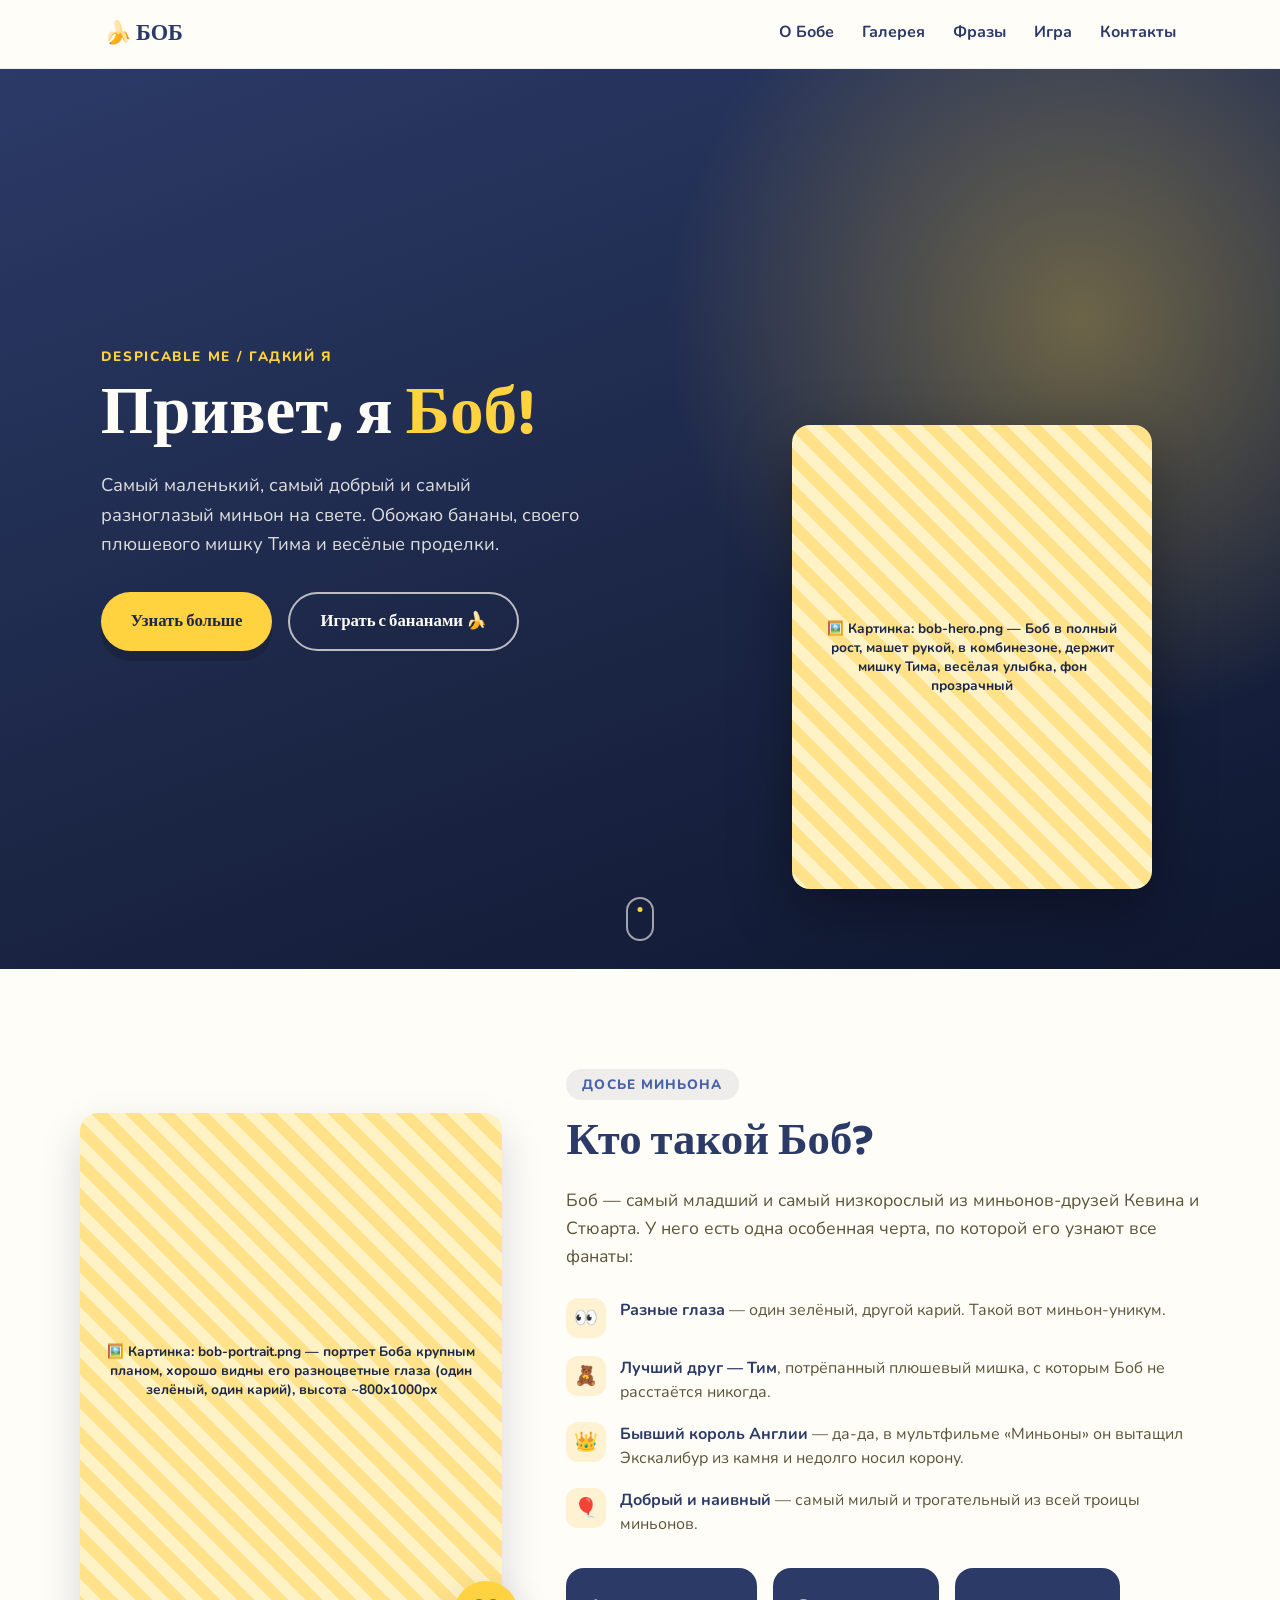
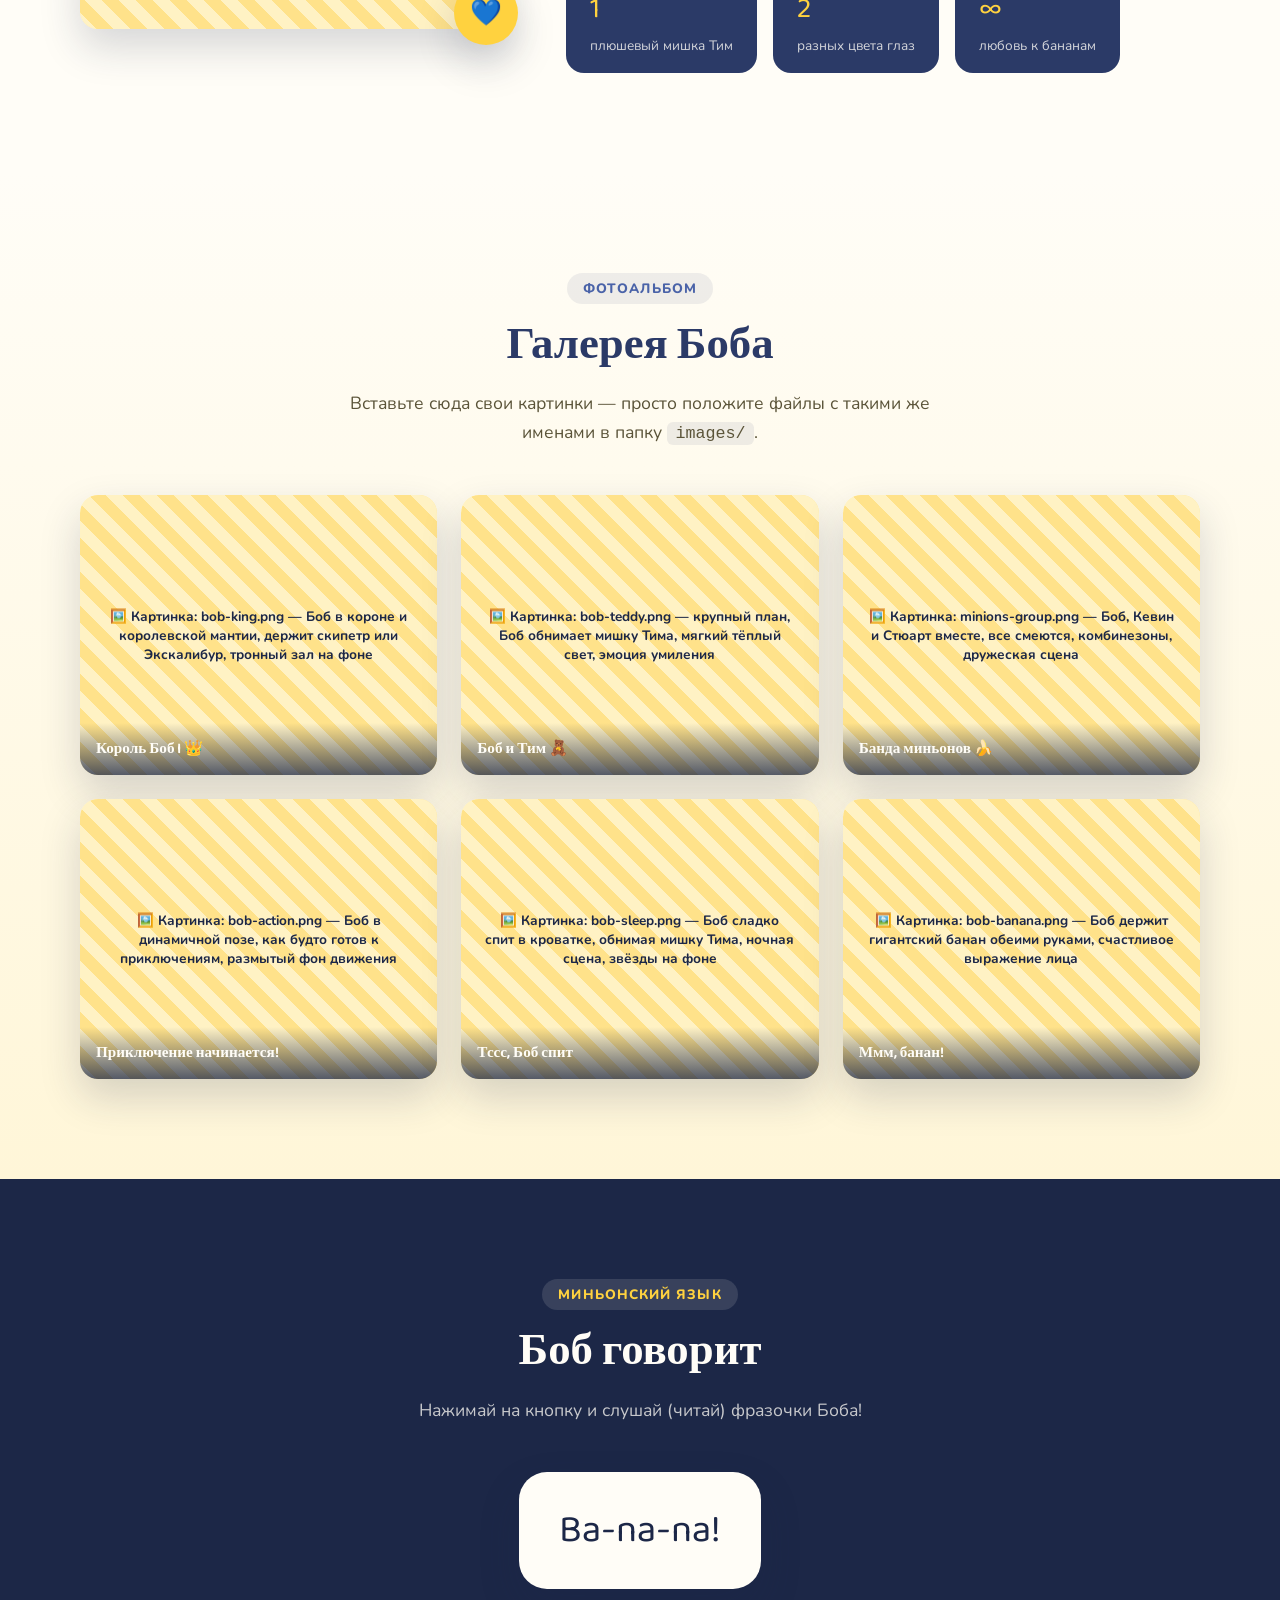
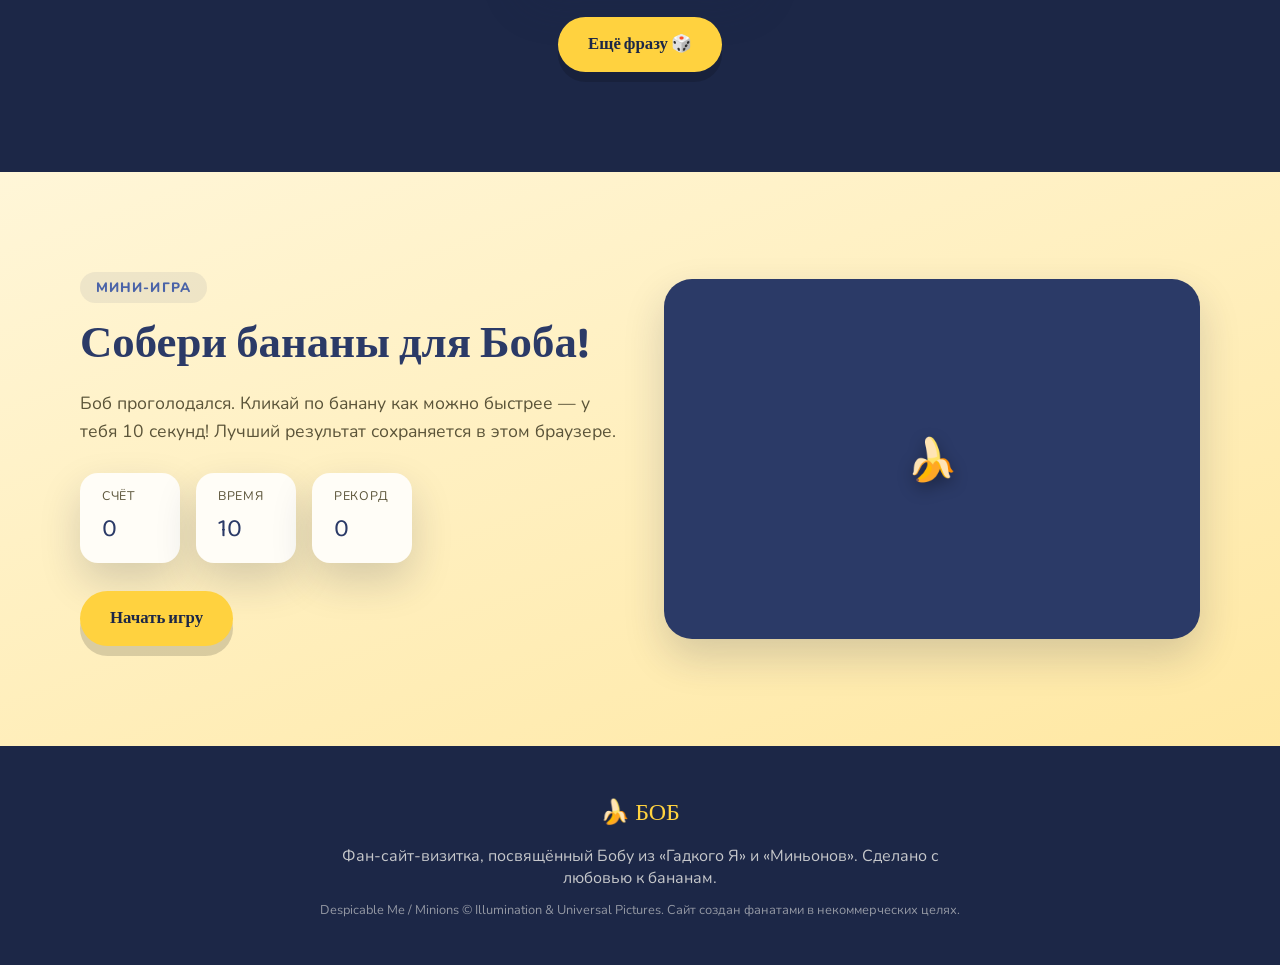
==== index.html @ ba0e2c29 "Добавить сайт-визитку про Боба-миньона Одностраничный сайт с hero-секцией, блоком фактов, галереей, " ====
<!DOCTYPE html>
<html lang="ru">
<head>
  <meta charset="UTF-8">
  <meta name="viewport" content="width=device-width, initial-scale=1.0">
  <title>Боб — миньон-легенда</title>
  <link rel="preconnect" href="https://fonts.googleapis.com">
  <link rel="preconnect" href="https://fonts.gstatic.com" crossorigin>
  <link href="https://fonts.googleapis.com/css2?family=Baloo+2:wght@500;600;700;800&family=Nunito:wght@400;600;700&display=swap" rel="stylesheet">
  <link rel="icon" href="images/bob-favicon.png" type="image/png">
  <link rel="stylesheet" href="style.css">
</head>
<body>

  <div class="banana-field" id="bananaField" aria-hidden="true"></div>

  <header class="navbar" id="navbar">
    <div class="navbar__inner">
      <a href="#top" class="navbar__logo">🍌 БОБ</a>
      <nav class="navbar__nav" id="navMenu">
        <a href="#about">О Бобе</a>
        <a href="#gallery">Галерея</a>
        <a href="#quotes">Фразы</a>
        <a href="#game">Игра</a>
        <a href="#contacts">Контакты</a>
      </nav>
      <button class="navbar__burger" id="navBurger" aria-label="Открыть меню">
        <span></span><span></span><span></span>
      </button>
    </div>
  </header>

  <main>
    <section class="hero" id="top">
      <div class="hero__glow"></div>
      <div class="hero__content">
        <p class="hero__eyebrow">Despicable Me / Гадкий Я</p>
        <h1 class="hero__title">Привет, я <span>Боб!</span></h1>
        <p class="hero__subtitle">
          Самый маленький, самый добрый и самый разноглазый миньон на свете.
          Обожаю бананы, своего плюшевого мишку Тима и весёлые проделки.
        </p>
        <div class="hero__actions">
          <a href="#about" class="btn btn--primary">Узнать больше</a>
          <a href="#game" class="btn btn--ghost">Играть с бананами 🍌</a>
        </div>
      </div>

      <div class="hero__figure">
        <button class="hero__bob-btn" id="bobHero" aria-label="Нажми на Боба">
          <img src="images/bob-hero.png" alt="Боб-миньон машет рукой и держит плюшевого мишку Тима"
               data-fallback="Картинка: bob-hero.png — Боб в полный рост, машет рукой, в комбинезоне, держит мишку Тима, весёлая улыбка, фон прозрачный">
        </button>
        <div class="speech-bubble" id="speechBubble">Белло!</div>
        <div class="hero__platform"></div>
      </div>

      <a class="scroll-hint" href="#about" aria-label="Листать дальше">
        <span></span>
      </a>
    </section>

    <section class="section about" id="about">
      <div class="section__inner about__inner">
        <div class="about__media">
          <div class="img-card img-card--tall">
            <img src="images/bob-portrait.png" alt="Портрет Боба крупным планом"
                 data-fallback="Картинка: bob-portrait.png — портрет Боба крупным планом, хорошо видны его разноцветные глаза (один зелёный, один карий), высота ~800x1000px">
          </div>
          <div class="badge-heart">💙</div>
        </div>
        <div class="about__text">
          <p class="section__eyebrow">Досье миньона</p>
          <h2 class="section__title">Кто такой Боб?</h2>
          <p class="section__lead">
            Боб — самый младший и самый низкорослый из миньонов-друзей Кевина и Стюарта.
            У него есть одна особенная черта, по которой его узнают все фанаты:
          </p>
          <ul class="fact-list">
            <li>
              <span class="fact-list__icon">👀</span>
              <div><strong>Разные глаза</strong> — один зелёный, другой карий. Такой вот миньон-уникум.</div>
            </li>
            <li>
              <span class="fact-list__icon">🧸</span>
              <div><strong>Лучший друг — Тим</strong>, потрёпанный плюшевый мишка, с которым Боб не расстаётся никогда.</div>
            </li>
            <li>
              <span class="fact-list__icon">👑</span>
              <div><strong>Бывший король Англии</strong> — да-да, в мультфильме «Миньоны» он вытащил Экскалибур из камня и недолго носил корону.</div>
            </li>
            <li>
              <span class="fact-list__icon">🎈</span>
              <div><strong>Добрый и наивный</strong> — самый милый и трогательный из всей троицы миньонов.</div>
            </li>
          </ul>
          <div class="stat-row">
            <div class="stat-card">
              <span class="stat-card__num">1</span>
              <span class="stat-card__label">плюшевый мишка Тим</span>
            </div>
            <div class="stat-card">
              <span class="stat-card__num">2</span>
              <span class="stat-card__label">разных цвета глаз</span>
            </div>
            <div class="stat-card">
              <span class="stat-card__num">∞</span>
              <span class="stat-card__label">любовь к бананам</span>
            </div>
          </div>
        </div>
      </div>
    </section>

    <section class="section gallery" id="gallery">
      <div class="section__inner">
        <p class="section__eyebrow section__eyebrow--center">Фотоальбом</p>
        <h2 class="section__title section__title--center">Галерея Боба</h2>
        <p class="section__lead section__lead--center">
          Вставьте сюда свои картинки — просто положите файлы с такими же именами в папку <code>images/</code>.
        </p>

        <div class="gallery__grid">
          <figure class="img-card">
            <img src="images/bob-king.png" alt="Боб в образе короля Англии с короной и мантией"
                 data-fallback="Картинка: bob-king.png — Боб в короне и королевской мантии, держит скипетр или Экскалибур, тронный зал на фоне">
            <figcaption>Король Боб I 👑</figcaption>
          </figure>
          <figure class="img-card">
            <img src="images/bob-teddy.png" alt="Боб крепко обнимает своего плюшевого мишку Тима"
                 data-fallback="Картинка: bob-teddy.png — крупный план, Боб обнимает мишку Тима, мягкий тёплый свет, эмоция умиления">
            <figcaption>Боб и Тим 🧸</figcaption>
          </figure>
          <figure class="img-card">
            <img src="images/minions-group.png" alt="Боб вместе с Кевином и Стюартом смеются"
                 data-fallback="Картинка: minions-group.png — Боб, Кевин и Стюарт вместе, все смеются, комбинезоны, дружеская сцена">
            <figcaption>Банда миньонов 🍌</figcaption>
          </figure>
          <figure class="img-card">
            <img src="images/bob-action.png" alt="Боб в шутливой боевой стойке с ковшом-игрушкой"
                 data-fallback="Картинка: bob-action.png — Боб в динамичной позе, как будто готов к приключениям, размытый фон движения">
            <figcaption>Приключение начинается!</figcaption>
          </figure>
          <figure class="img-card">
            <img src="images/bob-sleep.png" alt="Боб спит, обнимая мишку Тима"
                 data-fallback="Картинка: bob-sleep.png — Боб сладко спит в кроватке, обнимая мишку Тима, ночная сцена, звёзды на фоне">
            <figcaption>Тссс, Боб спит</figcaption>
          </figure>
          <figure class="img-card">
            <img src="images/bob-banana.png" alt="Боб с огромным бананом в руках"
                 data-fallback="Картинка: bob-banana.png — Боб держит гигантский банан обеими руками, счастливое выражение лица">
            <figcaption>Ммм, банан!</figcaption>
          </figure>
        </div>
      </div>
    </section>

    <section class="section quotes" id="quotes">
      <div class="section__inner">
        <p class="section__eyebrow section__eyebrow--center">Миньонский язык</p>
        <h2 class="section__title section__title--center">Боб говорит</h2>
        <p class="section__lead section__lead--center">Нажимай на кнопку и слушай (читай) фразочки Боба!</p>

        <div class="quote-box">
          <div class="quote-box__bubble" id="quoteText">Ba-na-na!</div>
          <button class="btn btn--primary" id="quoteBtn">Ещё фразу 🎲</button>
        </div>
      </div>
    </section>

    <section class="section game" id="game">
      <div class="section__inner game__inner">
        <div class="game__text">
          <p class="section__eyebrow">Мини-игра</p>
          <h2 class="section__title">Собери бананы для Боба!</h2>
          <p class="section__lead">
            Боб проголодался. Кликай по банану как можно быстрее — у тебя 10 секунд!
            Лучший результат сохраняется в этом браузере.
          </p>
          <div class="game__stats">
            <div class="game__stat">
              <span class="game__stat-label">Счёт</span>
              <span class="game__stat-value" id="gameScore">0</span>
            </div>
            <div class="game__stat">
              <span class="game__stat-label">Время</span>
              <span class="game__stat-value" id="gameTime">10</span>
            </div>
            <div class="game__stat">
              <span class="game__stat-label">Рекорд</span>
              <span class="game__stat-value" id="gameBest">0</span>
            </div>
          </div>
          <button class="btn btn--primary" id="gameStart">Начать игру</button>
        </div>
        <div class="game__field">
          <div class="game__arena" id="gameArena">
            <button class="game__banana" id="gameBanana">🍌</button>
          </div>
        </div>
      </div>
    </section>
  </main>

  <footer class="footer" id="contacts">
    <div class="footer__inner">
      <div class="footer__brand">🍌 БОБ</div>
      <p>Фан-сайт-визитка, посвящённый Бобу из «Гадкого Я» и «Миньонов». Сделано с любовью к бананам.</p>
      <p class="footer__meta">Despicable Me / Minions © Illumination &amp; Universal Pictures. Сайт создан фанатами в некоммерческих целях.</p>
    </div>
  </footer>

  <script src="script.js"></script>
</body>
</html>
---- style.css ----
/* ==========================================================================
   Bob the Minion — fan site styles
   ========================================================================== */

:root {
  --minion-yellow: #ffd23f;
  --minion-yellow-deep: #ffb703;
  --minion-blue: #2b3a67;
  --minion-blue-deep: #1c2747;
  --minion-blue-light: #4a63a8;
  --white: #fffdf7;
  --text-dark: #241d0f;
  --text-muted: #5b5439;
  --radius-lg: 28px;
  --radius-md: 18px;
  --shadow-soft: 0 18px 40px rgba(28, 39, 71, 0.18);
  --shadow-pop: 0 10px 0 rgba(0, 0, 0, 0.15);
  font-size: 16px;
}

* {
  box-sizing: border-box;
}

html {
  scroll-behavior: smooth;
}

body {
  margin: 0;
  font-family: 'Nunito', sans-serif;
  color: var(--text-dark);
  background: var(--white);
  overflow-x: hidden;
}

h1, h2, h3, .display-font {
  font-family: 'Baloo 2', cursive;
  margin: 0;
}

p {
  margin: 0;
}

a {
  text-decoration: none;
  color: inherit;
}

img {
  max-width: 100%;
  display: block;
}

ul {
  list-style: none;
  margin: 0;
  padding: 0;
}

.section {
  padding: 100px 24px;
  position: relative;
}

.section__inner {
  max-width: 1120px;
  margin: 0 auto;
}

.section__eyebrow {
  display: inline-block;
  font-weight: 800;
  letter-spacing: 0.08em;
  text-transform: uppercase;
  font-size: 0.85rem;
  color: var(--minion-blue-light);
  background: rgba(43, 58, 103, 0.08);
  padding: 6px 16px;
  border-radius: 999px;
  margin-bottom: 16px;
}

.section__eyebrow--center {
  display: block;
  width: fit-content;
  margin-left: auto;
  margin-right: auto;
}

.section__title {
  font-size: clamp(2rem, 4vw, 2.8rem);
  color: var(--minion-blue);
  line-height: 1.15;
  margin-bottom: 18px;
}

.section__title--center {
  text-align: center;
}

.section__lead {
  font-size: 1.1rem;
  color: var(--text-muted);
  max-width: 640px;
  line-height: 1.6;
}

.section__lead--center {
  margin-left: auto;
  margin-right: auto;
  text-align: center;
  margin-bottom: 48px;
}

code {
  background: rgba(43, 58, 103, 0.08);
  padding: 2px 8px;
  border-radius: 6px;
  font-size: 0.95em;
}

/* ---------- reveal on scroll ---------- */
.reveal {
  opacity: 0;
  transform: translateY(28px);
  transition: opacity 0.7s ease, transform 0.7s ease;
}

.reveal.is-visible {
  opacity: 1;
  transform: translateY(0);
}

/* ---------- buttons ---------- */
.btn {
  display: inline-flex;
  align-items: center;
  justify-content: center;
  gap: 8px;
  font-family: 'Baloo 2', cursive;
  font-weight: 700;
  font-size: 1.05rem;
  padding: 14px 30px;
  border-radius: 999px;
  border: none;
  cursor: pointer;
  transition: transform 0.15s ease, box-shadow 0.15s ease;
}

.btn:active {
  transform: translateY(4px);
}

.btn--primary {
  background: var(--minion-yellow);
  color: var(--minion-blue-deep);
  box-shadow: var(--shadow-pop);
}

.btn--primary:hover {
  transform: translateY(-3px);
  box-shadow: 0 14px 0 rgba(0, 0, 0, 0.15);
}

.btn--ghost {
  background: transparent;
  color: var(--white);
  border: 2px solid rgba(255, 253, 247, 0.7);
}

.btn--ghost:hover {
  background: rgba(255, 253, 247, 0.15);
}

/* ---------- floating banana background ---------- */
.banana-field {
  position: fixed;
  inset: 0;
  pointer-events: none;
  overflow: hidden;
  z-index: 0;
}

.banana-field span {
  position: absolute;
  top: -60px;
  font-size: 1.6rem;
  animation: fall linear infinite;
  opacity: 0.55;
}

@keyframes fall {
  to {
    transform: translateY(110vh) rotate(360deg);
  }
}

/* ---------- navbar ---------- */
.navbar {
  position: sticky;
  top: 0;
  z-index: 50;
  background: rgba(255, 253, 247, 0.85);
  backdrop-filter: blur(10px);
  border-bottom: 1px solid rgba(43, 58, 103, 0.08);
}

.navbar__inner {
  max-width: 1120px;
  margin: 0 auto;
  padding: 16px 24px;
  display: flex;
  align-items: center;
  justify-content: space-between;
}

.navbar__logo {
  font-family: 'Baloo 2', cursive;
  font-weight: 800;
  font-size: 1.4rem;
  color: var(--minion-blue);
}

.navbar__nav {
  display: flex;
  gap: 28px;
  font-weight: 700;
}

.navbar__nav a {
  color: var(--minion-blue);
  position: relative;
  padding-bottom: 4px;
}

.navbar__nav a::after {
  content: "";
  position: absolute;
  left: 0;
  bottom: 0;
  width: 0;
  height: 3px;
  background: var(--minion-yellow-deep);
  border-radius: 2px;
  transition: width 0.2s ease;
}

.navbar__nav a:hover::after {
  width: 100%;
}

.navbar__burger {
  display: none;
  flex-direction: column;
  gap: 5px;
  background: none;
  border: none;
  cursor: pointer;
  padding: 8px;
}

.navbar__burger span {
  width: 24px;
  height: 3px;
  background: var(--minion-blue);
  border-radius: 2px;
}

/* ---------- hero ---------- */
.hero {
  position: relative;
  min-height: 100vh;
  display: grid;
  grid-template-columns: 1.1fr 1fr;
  align-items: center;
  gap: 40px;
  padding: 40px 24px 80px;
  background: linear-gradient(160deg, var(--minion-blue) 0%, var(--minion-blue-deep) 55%, #0f1730 100%);
  overflow: hidden;
}

.hero__glow {
  position: absolute;
  width: 900px;
  height: 900px;
  right: -250px;
  top: -200px;
  background: radial-gradient(circle, rgba(255, 210, 63, 0.35) 0%, rgba(255, 210, 63, 0) 65%);
  z-index: 0;
}

.hero__content {
  position: relative;
  z-index: 2;
  padding-left: clamp(24px, 6vw, 80px);
}

.hero__eyebrow {
  color: var(--minion-yellow);
  font-weight: 800;
  letter-spacing: 0.12em;
  text-transform: uppercase;
  font-size: 0.85rem;
  margin-bottom: 14px;
}

.hero__title {
  font-size: clamp(2.6rem, 6vw, 4.2rem);
  color: var(--white);
  line-height: 1.05;
  margin-bottom: 20px;
}

.hero__title span {
  color: var(--minion-yellow);
  display: inline-block;
  animation: wiggle 2.4s ease-in-out infinite;
}

@keyframes wiggle {
  0%, 100% { transform: rotate(-3deg); }
  50% { transform: rotate(3deg); }
}

.hero__subtitle {
  color: rgba(255, 253, 247, 0.85);
  font-size: 1.15rem;
  line-height: 1.6;
  max-width: 480px;
  margin-bottom: 34px;
}

.hero__actions {
  display: flex;
  gap: 16px;
  flex-wrap: wrap;
}

.hero__figure {
  position: relative;
  z-index: 2;
  display: flex;
  align-items: flex-end;
  justify-content: center;
  height: 100%;
  min-height: 420px;
}

.hero__bob-btn {
  background: none;
  border: none;
  cursor: pointer;
  padding: 0;
  width: min(360px, 80%);
  animation: bob-float 3.5s ease-in-out infinite;
  filter: drop-shadow(0 20px 30px rgba(0, 0, 0, 0.35));
  position: relative;
  z-index: 3;
}

.hero__bob-btn img {
  width: 100%;
}

@keyframes bob-float {
  0%, 100% { transform: translateY(0) rotate(0deg); }
  50% { transform: translateY(-18px) rotate(-2deg); }
}

.hero__platform {
  position: absolute;
  bottom: 20px;
  width: 260px;
  height: 40px;
  left: 50%;
  transform: translateX(-50%);
  background: radial-gradient(ellipse at center, rgba(255, 210, 63, 0.35) 0%, rgba(255, 210, 63, 0) 70%);
  border-radius: 50%;
  z-index: 1;
}

.speech-bubble {
  position: absolute;
  top: 10%;
  right: 0;
  background: var(--white);
  color: var(--minion-blue-deep);
  font-family: 'Baloo 2', cursive;
  font-weight: 700;
  padding: 10px 18px;
  border-radius: 18px;
  box-shadow: var(--shadow-soft);
  opacity: 0;
  transform: translateY(10px) scale(0.9);
  transition: opacity 0.25s ease, transform 0.25s ease;
  z-index: 4;
  pointer-events: none;
}

.speech-bubble::after {
  content: "";
  position: absolute;
  bottom: -8px;
  left: 30px;
  width: 16px;
  height: 16px;
  background: var(--white);
  clip-path: polygon(0 0, 100% 0, 0 100%);
}

.speech-bubble.is-visible {
  opacity: 1;
  transform: translateY(0) scale(1);
}

.scroll-hint {
  position: absolute;
  bottom: 28px;
  left: 50%;
  transform: translateX(-50%);
  width: 28px;
  height: 44px;
  border: 2px solid rgba(255, 253, 247, 0.6);
  border-radius: 16px;
  z-index: 2;
}

.scroll-hint span {
  position: absolute;
  top: 8px;
  left: 50%;
  width: 5px;
  height: 5px;
  background: var(--minion-yellow);
  border-radius: 50%;
  transform: translateX(-50%);
  animation: scroll-dot 1.6s ease infinite;
}

@keyframes scroll-dot {
  0% { top: 8px; opacity: 1; }
  80% { top: 24px; opacity: 0; }
  100% { top: 24px; opacity: 0; }
}

/* ---------- image cards / fallback placeholders ---------- */
.img-card {
  position: relative;
  border-radius: var(--radius-md);
  overflow: hidden;
  background: linear-gradient(135deg, #fff2c4, #ffe28a);
  box-shadow: var(--shadow-soft);
  margin: 0;
}

.img-card img {
  width: 100%;
  height: 100%;
  aspect-ratio: 4 / 3;
  object-fit: cover;
  transition: transform 0.35s ease;
}

.img-card:hover img {
  transform: scale(1.06);
}

.img-card figcaption {
  position: absolute;
  left: 0;
  right: 0;
  bottom: 0;
  padding: 14px 16px;
  background: linear-gradient(0deg, rgba(28, 39, 71, 0.75), transparent);
  color: var(--white);
  font-family: 'Baloo 2', cursive;
  font-weight: 600;
  font-size: 0.95rem;
}

.img-card--tall img {
  aspect-ratio: 4 / 5;
}

/* image failed to load -> friendly placeholder */
.img-card.img-missing,
.hero__bob-btn.img-missing {
  display: flex;
  align-items: center;
  justify-content: center;
}

.img-card.img-missing img,
.hero__bob-btn.img-missing img {
  display: none;
}

.img-card.img-missing::before,
.hero__bob-btn.img-missing::before {
  content: "🖼️ " attr(data-placeholder-label);
  display: flex;
  align-items: center;
  justify-content: center;
  text-align: center;
  padding: 24px;
  font-family: 'Nunito', sans-serif;
  font-size: 0.85rem;
  font-weight: 700;
  color: var(--minion-blue-deep);
  aspect-ratio: 4 / 3;
  width: 100%;
  background: repeating-linear-gradient(
    45deg,
    #fff2c4,
    #fff2c4 12px,
    #ffe28a 12px,
    #ffe28a 24px
  );
  border-radius: inherit;
}

.hero__bob-btn.img-missing::before {
  aspect-ratio: 3 / 4;
  border-radius: var(--radius-md);
}

.img-card--tall.img-missing::before {
  aspect-ratio: 4 / 5;
}

/* ---------- about ---------- */
.about__inner {
  display: grid;
  grid-template-columns: 0.8fr 1.2fr;
  gap: 64px;
  align-items: center;
}

.about__media {
  position: relative;
}

.badge-heart {
  position: absolute;
  bottom: -16px;
  right: -16px;
  width: 64px;
  height: 64px;
  background: var(--minion-yellow);
  border-radius: 50%;
  display: flex;
  align-items: center;
  justify-content: center;
  font-size: 1.6rem;
  box-shadow: var(--shadow-soft);
}

.fact-list {
  display: flex;
  flex-direction: column;
  gap: 18px;
  margin: 28px 0 32px;
}

.fact-list li {
  display: flex;
  gap: 14px;
  align-items: flex-start;
  line-height: 1.5;
  color: var(--text-muted);
}

.fact-list strong {
  color: var(--minion-blue);
}

.fact-list__icon {
  flex-shrink: 0;
  width: 40px;
  height: 40px;
  border-radius: 12px;
  background: rgba(255, 178, 3, 0.15);
  display: flex;
  align-items: center;
  justify-content: center;
  font-size: 1.2rem;
}

.stat-row {
  display: flex;
  gap: 16px;
  flex-wrap: wrap;
}

.stat-card {
  background: var(--minion-blue);
  color: var(--white);
  border-radius: var(--radius-md);
  padding: 18px 24px;
  display: flex;
  flex-direction: column;
  gap: 4px;
  min-width: 140px;
}

.stat-card__num {
  font-family: 'Baloo 2', cursive;
  font-size: 1.8rem;
  color: var(--minion-yellow);
}

.stat-card__label {
  font-size: 0.85rem;
  color: rgba(255, 253, 247, 0.8);
}

/* ---------- gallery ---------- */
.gallery {
  background: linear-gradient(180deg, #fffdf7 0%, #fff6d8 100%);
}

.gallery__grid {
  display: grid;
  grid-template-columns: repeat(3, 1fr);
  gap: 24px;
}

/* ---------- quotes ---------- */
.quotes {
  background: var(--minion-blue-deep);
  color: var(--white);
  text-align: center;
  border-radius: 0;
}

.quotes .section__eyebrow {
  background: rgba(255, 253, 247, 0.12);
  color: var(--minion-yellow);
}

.quotes .section__title,
.quotes .section__lead {
  color: var(--white);
}

.quotes .section__lead {
  opacity: 0.75;
}

.quote-box {
  margin-top: 20px;
  display: flex;
  flex-direction: column;
  align-items: center;
  gap: 28px;
}

.quote-box__bubble {
  font-family: 'Baloo 2', cursive;
  font-size: clamp(1.6rem, 4vw, 2.4rem);
  background: var(--white);
  color: var(--minion-blue-deep);
  padding: 28px 40px;
  border-radius: var(--radius-lg);
  box-shadow: var(--shadow-soft);
  max-width: 600px;
  min-height: 1.4em;
  transition: transform 0.2s ease;
}

.quote-box__bubble.is-bouncing {
  animation: bubble-pop 0.35s ease;
}

@keyframes bubble-pop {
  0% { transform: scale(0.85); }
  60% { transform: scale(1.05); }
  100% { transform: scale(1); }
}

/* ---------- game ---------- */
.game {
  background: linear-gradient(160deg, #fff6d8 0%, #ffe8a3 100%);
}

.game__inner {
  display: grid;
  grid-template-columns: 1fr 1fr;
  gap: 48px;
  align-items: center;
}

.game__stats {
  display: flex;
  gap: 16px;
  margin: 28px 0;
}

.game__stat {
  background: var(--white);
  border-radius: var(--radius-md);
  padding: 14px 22px;
  display: flex;
  flex-direction: column;
  gap: 4px;
  box-shadow: var(--shadow-soft);
  min-width: 100px;
}

.game__stat-label {
  font-size: 0.78rem;
  color: var(--text-muted);
  text-transform: uppercase;
  letter-spacing: 0.06em;
}

.game__stat-value {
  font-family: 'Baloo 2', cursive;
  font-size: 1.6rem;
  color: var(--minion-blue);
}

.game__field {
  position: relative;
}

.game__arena {
  position: relative;
  height: 360px;
  background: var(--minion-blue);
  border-radius: var(--radius-lg);
  overflow: hidden;
  box-shadow: var(--shadow-soft);
}

.game__banana {
  position: absolute;
  top: 50%;
  left: 50%;
  transform: translate(-50%, -50%);
  font-size: 2.6rem;
  background: none;
  border: none;
  cursor: pointer;
  filter: drop-shadow(0 6px 8px rgba(0, 0, 0, 0.35));
  transition: transform 0.08s ease;
}

.game__banana:active {
  transform: translate(-50%, -50%) scale(0.85);
}

/* ---------- footer ---------- */
.footer {
  background: var(--minion-blue-deep);
  color: rgba(255, 253, 247, 0.75);
  padding: 48px 24px;
  text-align: center;
}

.footer__inner {
  max-width: 640px;
  margin: 0 auto;
  display: flex;
  flex-direction: column;
  gap: 12px;
}

.footer__brand {
  font-family: 'Baloo 2', cursive;
  font-size: 1.5rem;
  color: var(--minion-yellow);
}

.footer__meta {
  font-size: 0.8rem;
  opacity: 0.7;
}

/* ---------- responsive ---------- */
@media (max-width: 900px) {
  .hero {
    grid-template-columns: 1fr;
    text-align: center;
    padding-top: 100px;
  }

  .hero__content {
    padding-left: 0;
  }

  .hero__actions {
    justify-content: center;
  }

  .hero__subtitle {
    margin-left: auto;
    margin-right: auto;
  }

  .about__inner,
  .game__inner {
    grid-template-columns: 1fr;
  }

  .about__media {
    max-width: 360px;
    margin: 0 auto;
  }

  .gallery__grid {
    grid-template-columns: repeat(2, 1fr);
  }
}

@media (max-width: 640px) {
  .section {
    padding: 72px 18px;
  }

  .navbar__nav {
    position: absolute;
    top: 100%;
    left: 0;
    right: 0;
    background: var(--white);
    flex-direction: column;
    padding: 16px 24px;
    gap: 16px;
    display: none;
    border-bottom: 1px solid rgba(43, 58, 103, 0.08);
  }

  .navbar__nav.is-open {
    display: flex;
  }

  .navbar__burger {
    display: flex;
  }

  .gallery__grid {
    grid-template-columns: 1fr;
  }

  .stat-row {
    justify-content: center;
  }
}
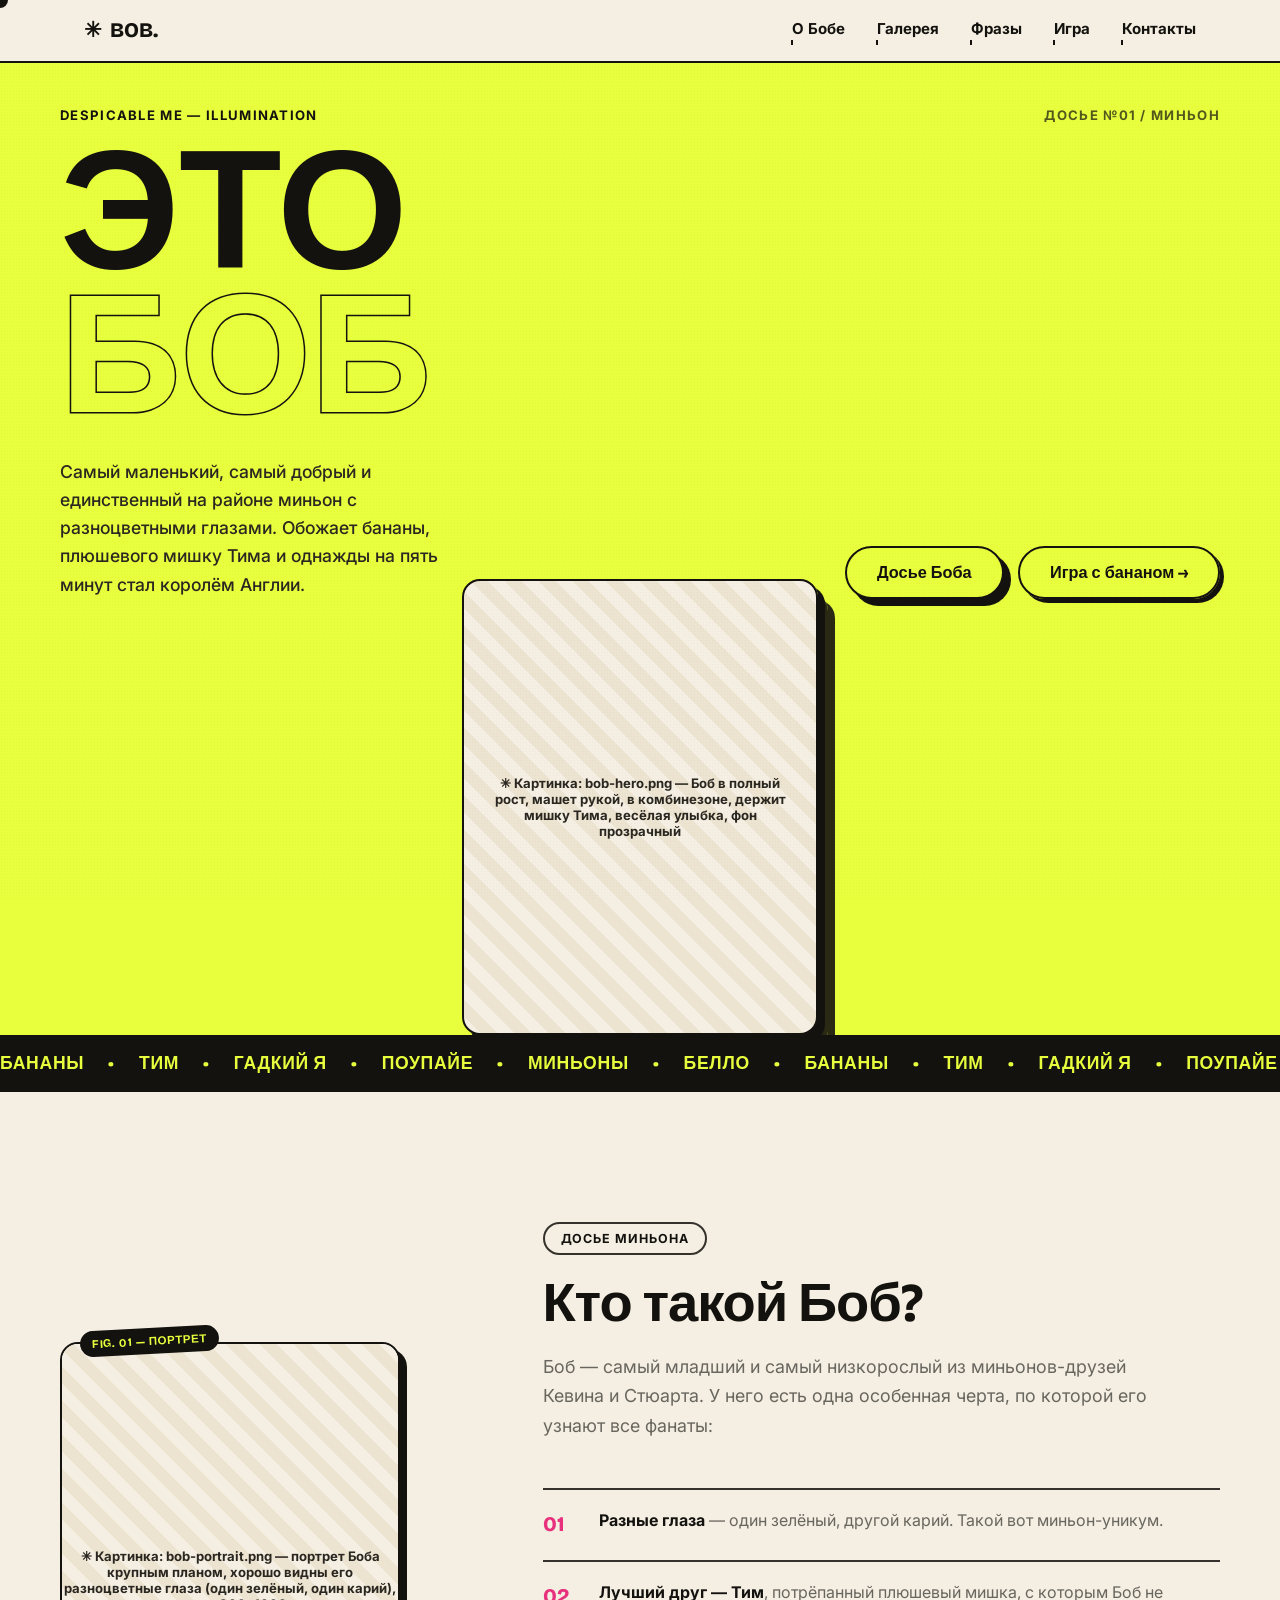
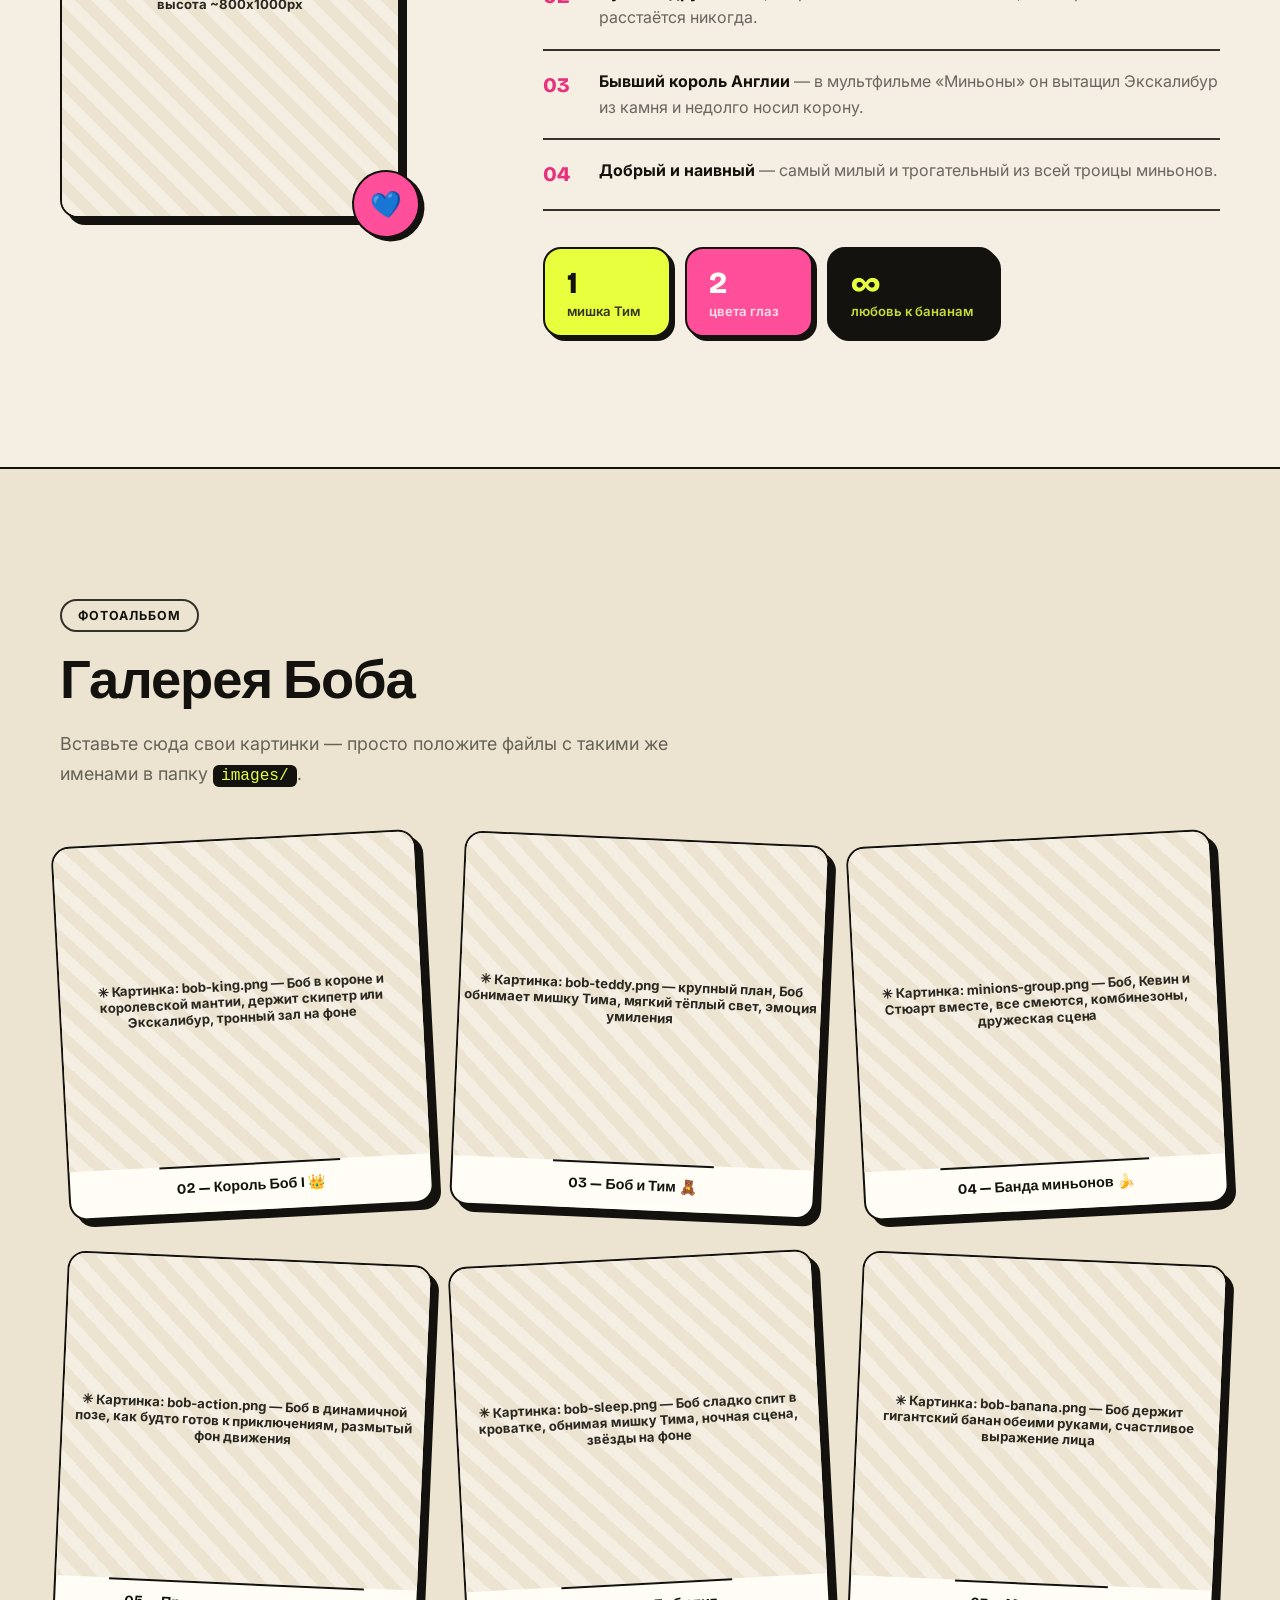
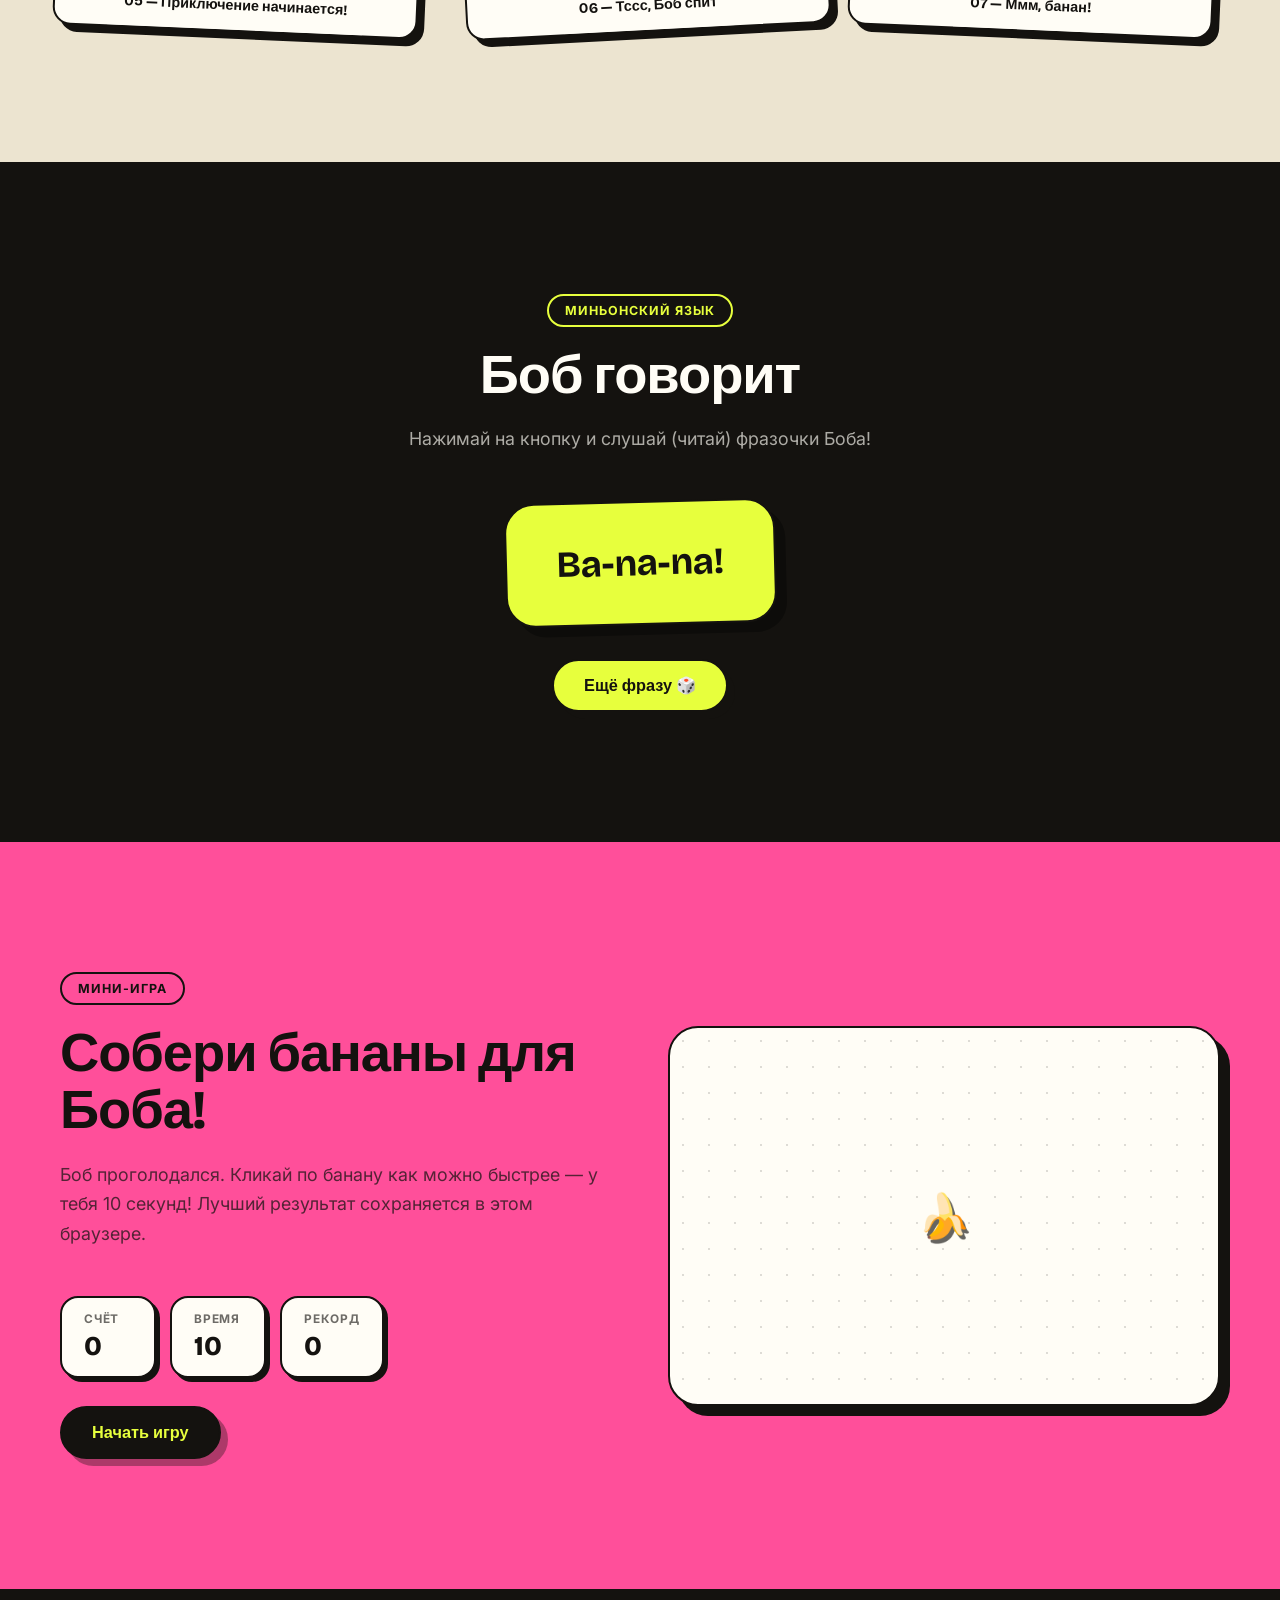
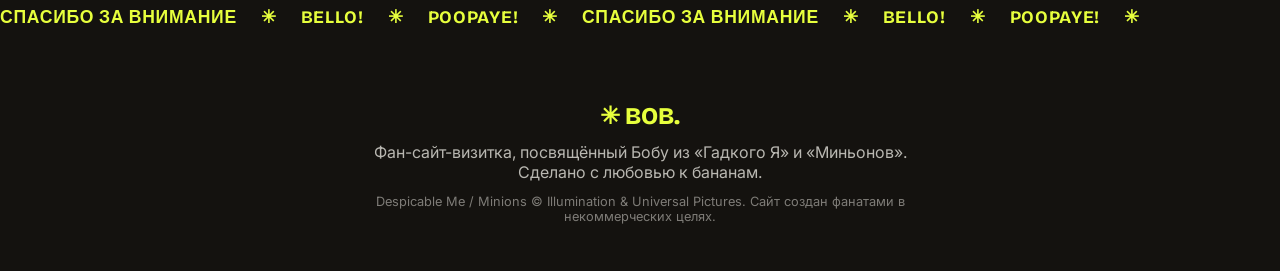
==== commit cdb4b52b: "Полный редизайн в стиле editorial/neo-brutalism Огромная типографика (Bricolage Grotesque) с обводко" ====
--- a/index.html
+++ b/index.html
@@ -4,19 +4,17 @@
   <meta charset="UTF-8">
   <meta name="viewport" content="width=device-width, initial-scale=1.0">
   <title>Боб — миньон-легенда</title>
-  <link rel="preconnect" href="https://fonts.googleapis.com">
-  <link rel="preconnect" href="https://fonts.gstatic.com" crossorigin>
-  <link href="https://fonts.googleapis.com/css2?family=Baloo+2:wght@500;600;700;800&family=Nunito:wght@400;600;700&display=swap" rel="stylesheet">
   <link rel="icon" href="images/bob-favicon.png" type="image/png">
   <link rel="stylesheet" href="style.css">
 </head>
 <body>
 
   <div class="banana-field" id="bananaField" aria-hidden="true"></div>
+  <div class="cursor-dot" id="cursorDot" aria-hidden="true"></div>
 
   <header class="navbar" id="navbar">
     <div class="navbar__inner">
-      <a href="#top" class="navbar__logo">🍌 БОБ</a>
+      <a href="#top" class="navbar__logo"><span class="navbar__mark">✳</span> BOB.</a>
       <nav class="navbar__nav" id="navMenu">
         <a href="#about">О Бобе</a>
         <a href="#gallery">Галерея</a>
@@ -32,17 +30,29 @@
 
   <main>
     <section class="hero" id="top">
-      <div class="hero__glow"></div>
-      <div class="hero__content">
-        <p class="hero__eyebrow">Despicable Me / Гадкий Я</p>
-        <h1 class="hero__title">Привет, я <span>Боб!</span></h1>
+      <div class="hero__top">
+        <p class="hero__eyebrow">Despicable&nbsp;Me — Illumination</p>
+        <p class="hero__eyebrow hero__eyebrow--right">Досье №01 / Миньон</p>
+      </div>
+
+      <h1 class="hero__title">
+        <span class="hero__title-line">
+          <span class="letters" data-magnetic-text>ЭТО</span>
+        </span>
+        <span class="hero__title-line hero__title-line--accent">
+          <span class="letters" data-magnetic-text>БОБ</span>
+        </span>
+      </h1>
+
+      <div class="hero__row">
         <p class="hero__subtitle">
-          Самый маленький, самый добрый и самый разноглазый миньон на свете.
-          Обожаю бананы, своего плюшевого мишку Тима и весёлые проделки.
+          Самый маленький, самый добрый и единственный на районе миньон
+          с разноцветными глазами. Обожает бананы, плюшевого мишку Тима
+          и однажды на пять минут стал королём Англии.
         </p>
         <div class="hero__actions">
-          <a href="#about" class="btn btn--primary">Узнать больше</a>
-          <a href="#game" class="btn btn--ghost">Играть с бананами 🍌</a>
+          <a href="#about" class="btn btn--primary" data-magnetic>Досье Боба</a>
+          <a href="#game" class="btn btn--outline" data-magnetic>Игра с бананом →</a>
         </div>
       </div>
 
@@ -52,22 +62,29 @@
                data-fallback="Картинка: bob-hero.png — Боб в полный рост, машет рукой, в комбинезоне, держит мишку Тима, весёлая улыбка, фон прозрачный">
         </button>
         <div class="speech-bubble" id="speechBubble">Белло!</div>
-        <div class="hero__platform"></div>
-      </div>
-
-      <a class="scroll-hint" href="#about" aria-label="Листать дальше">
-        <span></span>
-      </a>
-    </section>
+        <span class="hero__sticker hero__sticker--1">two eyes?<br>nope, one 👀</span>
+        <span class="hero__sticker hero__sticker--2">ba-na-na</span>
+      </div>
+    </section>
+
+    <div class="marquee">
+      <div class="marquee__track">
+        <span>БАНАНЫ</span><span>•</span><span>ТИМ</span><span>•</span><span>ГАДКИЙ Я</span><span>•</span>
+        <span>ПОУПАЙЕ</span><span>•</span><span>МИНЬОНЫ</span><span>•</span><span>БЕЛЛО</span><span>•</span>
+        <span>БАНАНЫ</span><span>•</span><span>ТИМ</span><span>•</span><span>ГАДКИЙ Я</span><span>•</span>
+        <span>ПОУПАЙЕ</span><span>•</span><span>МИНЬОНЫ</span><span>•</span><span>БЕЛЛО</span><span>•</span>
+      </div>
+    </div>
 
     <section class="section about" id="about">
       <div class="section__inner about__inner">
         <div class="about__media">
-          <div class="img-card img-card--tall">
+          <div class="photo photo--tape">
             <img src="images/bob-portrait.png" alt="Портрет Боба крупным планом"
                  data-fallback="Картинка: bob-portrait.png — портрет Боба крупным планом, хорошо видны его разноцветные глаза (один зелёный, один карий), высота ~800x1000px">
           </div>
-          <div class="badge-heart">💙</div>
+          <span class="badge-heart">💙</span>
+          <span class="photo__tag">fig. 01 — портрет</span>
         </div>
         <div class="about__text">
           <p class="section__eyebrow">Досье миньона</p>
@@ -76,36 +93,38 @@
             Боб — самый младший и самый низкорослый из миньонов-друзей Кевина и Стюарта.
             У него есть одна особенная черта, по которой его узнают все фанаты:
           </p>
+
           <ul class="fact-list">
             <li>
-              <span class="fact-list__icon">👀</span>
+              <span class="fact-list__num">01</span>
               <div><strong>Разные глаза</strong> — один зелёный, другой карий. Такой вот миньон-уникум.</div>
             </li>
             <li>
-              <span class="fact-list__icon">🧸</span>
+              <span class="fact-list__num">02</span>
               <div><strong>Лучший друг — Тим</strong>, потрёпанный плюшевый мишка, с которым Боб не расстаётся никогда.</div>
             </li>
             <li>
-              <span class="fact-list__icon">👑</span>
-              <div><strong>Бывший король Англии</strong> — да-да, в мультфильме «Миньоны» он вытащил Экскалибур из камня и недолго носил корону.</div>
-            </li>
-            <li>
-              <span class="fact-list__icon">🎈</span>
+              <span class="fact-list__num">03</span>
+              <div><strong>Бывший король Англии</strong> — в мультфильме «Миньоны» он вытащил Экскалибур из камня и недолго носил корону.</div>
+            </li>
+            <li>
+              <span class="fact-list__num">04</span>
               <div><strong>Добрый и наивный</strong> — самый милый и трогательный из всей троицы миньонов.</div>
             </li>
           </ul>
+
           <div class="stat-row">
-            <div class="stat-card">
-              <span class="stat-card__num">1</span>
-              <span class="stat-card__label">плюшевый мишка Тим</span>
-            </div>
-            <div class="stat-card">
-              <span class="stat-card__num">2</span>
-              <span class="stat-card__label">разных цвета глаз</span>
-            </div>
-            <div class="stat-card">
-              <span class="stat-card__num">∞</span>
-              <span class="stat-card__label">любовь к бананам</span>
+            <div class="stat-chip stat-chip--acid">
+              <span class="stat-chip__num">1</span>
+              <span class="stat-chip__label">мишка Тим</span>
+            </div>
+            <div class="stat-chip stat-chip--pink">
+              <span class="stat-chip__num">2</span>
+              <span class="stat-chip__label">цвета глаз</span>
+            </div>
+            <div class="stat-chip stat-chip--ink">
+              <span class="stat-chip__num">∞</span>
+              <span class="stat-chip__label">любовь к бананам</span>
             </div>
           </div>
         </div>
@@ -114,56 +133,58 @@
 
     <section class="section gallery" id="gallery">
       <div class="section__inner">
-        <p class="section__eyebrow section__eyebrow--center">Фотоальбом</p>
-        <h2 class="section__title section__title--center">Галерея Боба</h2>
-        <p class="section__lead section__lead--center">
+        <div class="section__head">
+          <p class="section__eyebrow">Фотоальбом</p>
+          <h2 class="section__title">Галерея Боба</h2>
+        </div>
+        <p class="section__lead">
           Вставьте сюда свои картинки — просто положите файлы с такими же именами в папку <code>images/</code>.
         </p>
 
         <div class="gallery__grid">
-          <figure class="img-card">
+          <figure class="photo photo--rot-l">
             <img src="images/bob-king.png" alt="Боб в образе короля Англии с короной и мантией"
                  data-fallback="Картинка: bob-king.png — Боб в короне и королевской мантии, держит скипетр или Экскалибур, тронный зал на фоне">
-            <figcaption>Король Боб I 👑</figcaption>
-          </figure>
-          <figure class="img-card">
+            <figcaption>02 — Король Боб I 👑</figcaption>
+          </figure>
+          <figure class="photo photo--rot-r">
             <img src="images/bob-teddy.png" alt="Боб крепко обнимает своего плюшевого мишку Тима"
                  data-fallback="Картинка: bob-teddy.png — крупный план, Боб обнимает мишку Тима, мягкий тёплый свет, эмоция умиления">
-            <figcaption>Боб и Тим 🧸</figcaption>
-          </figure>
-          <figure class="img-card">
+            <figcaption>03 — Боб и Тим 🧸</figcaption>
+          </figure>
+          <figure class="photo photo--rot-l">
             <img src="images/minions-group.png" alt="Боб вместе с Кевином и Стюартом смеются"
                  data-fallback="Картинка: minions-group.png — Боб, Кевин и Стюарт вместе, все смеются, комбинезоны, дружеская сцена">
-            <figcaption>Банда миньонов 🍌</figcaption>
-          </figure>
-          <figure class="img-card">
+            <figcaption>04 — Банда миньонов 🍌</figcaption>
+          </figure>
+          <figure class="photo photo--rot-r">
             <img src="images/bob-action.png" alt="Боб в шутливой боевой стойке с ковшом-игрушкой"
                  data-fallback="Картинка: bob-action.png — Боб в динамичной позе, как будто готов к приключениям, размытый фон движения">
-            <figcaption>Приключение начинается!</figcaption>
-          </figure>
-          <figure class="img-card">
+            <figcaption>05 — Приключение начинается!</figcaption>
+          </figure>
+          <figure class="photo photo--rot-l">
             <img src="images/bob-sleep.png" alt="Боб спит, обнимая мишку Тима"
                  data-fallback="Картинка: bob-sleep.png — Боб сладко спит в кроватке, обнимая мишку Тима, ночная сцена, звёзды на фоне">
-            <figcaption>Тссс, Боб спит</figcaption>
-          </figure>
-          <figure class="img-card">
+            <figcaption>06 — Тссс, Боб спит</figcaption>
+          </figure>
+          <figure class="photo photo--rot-r">
             <img src="images/bob-banana.png" alt="Боб с огромным бананом в руках"
                  data-fallback="Картинка: bob-banana.png — Боб держит гигантский банан обеими руками, счастливое выражение лица">
-            <figcaption>Ммм, банан!</figcaption>
+            <figcaption>07 — Ммм, банан!</figcaption>
           </figure>
         </div>
       </div>
     </section>
 
     <section class="section quotes" id="quotes">
-      <div class="section__inner">
-        <p class="section__eyebrow section__eyebrow--center">Миньонский язык</p>
-        <h2 class="section__title section__title--center">Боб говорит</h2>
-        <p class="section__lead section__lead--center">Нажимай на кнопку и слушай (читай) фразочки Боба!</p>
+      <div class="section__inner quotes__inner">
+        <p class="section__eyebrow section__eyebrow--light">Миньонский язык</p>
+        <h2 class="section__title section__title--light">Боб говорит</h2>
+        <p class="section__lead section__lead--light">Нажимай на кнопку и слушай (читай) фразочки Боба!</p>
 
         <div class="quote-box">
           <div class="quote-box__bubble" id="quoteText">Ba-na-na!</div>
-          <button class="btn btn--primary" id="quoteBtn">Ещё фразу 🎲</button>
+          <button class="btn btn--primary" id="quoteBtn" data-magnetic>Ещё фразу 🎲</button>
         </div>
       </div>
     </section>
@@ -191,7 +212,7 @@
               <span class="game__stat-value" id="gameBest">0</span>
             </div>
           </div>
-          <button class="btn btn--primary" id="gameStart">Начать игру</button>
+          <button class="btn btn--dark" id="gameStart" data-magnetic>Начать игру</button>
         </div>
         <div class="game__field">
           <div class="game__arena" id="gameArena">
@@ -203,8 +224,15 @@
   </main>
 
   <footer class="footer" id="contacts">
+    <div class="marquee marquee--footer">
+      <div class="marquee__track">
+        <span>СПАСИБО ЗА ВНИМАНИЕ</span><span>✳</span><span>BELLO!</span><span>✳</span>
+        <span>POOPAYE!</span><span>✳</span><span>СПАСИБО ЗА ВНИМАНИЕ</span><span>✳</span>
+        <span>BELLO!</span><span>✳</span><span>POOPAYE!</span><span>✳</span>
+      </div>
+    </div>
     <div class="footer__inner">
-      <div class="footer__brand">🍌 БОБ</div>
+      <div class="footer__brand">✳ BOB.</div>
       <p>Фан-сайт-визитка, посвящённый Бобу из «Гадкого Я» и «Миньонов». Сделано с любовью к бананам.</p>
       <p class="footer__meta">Despicable Me / Minions © Illumination &amp; Universal Pictures. Сайт создан фанатами в некоммерческих целях.</p>
     </div>
--- a/style.css
+++ b/style.css
@@ -1,20 +1,36 @@
 /* ==========================================================================
-   Bob the Minion — fan site styles
+   BOB. — fan site styles
+   Bold editorial / neo-brutalist theme: flat color blocks, oversized type,
+   marquee bands, tape-photo cards, hard shadows, playful motion.
    ========================================================================== */
 
+@import url('https://fonts.googleapis.com/css2?family=Bricolage+Grotesque:opsz,wght@12..96,400..800&family=Inter:wght@400;500;600;700;800&display=swap');
+
 :root {
-  --minion-yellow: #ffd23f;
-  --minion-yellow-deep: #ffb703;
-  --minion-blue: #2b3a67;
-  --minion-blue-deep: #1c2747;
-  --minion-blue-light: #4a63a8;
-  --white: #fffdf7;
-  --text-dark: #241d0f;
-  --text-muted: #5b5439;
-  --radius-lg: 28px;
+  --cream: #f4efe2;
+  --cream-2: #ece4d0;
+  --ink: #14120f;
+  --ink-soft: #2a2620;
+  --acid: #e7ff3d;
+  --acid-deep: #c7e600;
+  --pink: #ff4f9a;
+  --pink-deep: #e8317d;
+  --orange: #ff7a3d;
+  --paper: #fffdf6;
+
+  --line: rgba(20, 18, 15, 0.85);
+  --line-soft: rgba(20, 18, 15, 0.14);
+  --text-muted: rgba(20, 18, 15, 0.62);
+
+  --radius-lg: 30px;
   --radius-md: 18px;
-  --shadow-soft: 0 18px 40px rgba(28, 39, 71, 0.18);
-  --shadow-pop: 0 10px 0 rgba(0, 0, 0, 0.15);
+  --radius-sm: 10px;
+
+  --shadow-hard: 7px 7px 0 var(--ink);
+  --shadow-hard-sm: 4px 4px 0 var(--ink);
+  --shadow-soft: 0 24px 60px rgba(20, 18, 15, 0.16);
+
+  --ease: cubic-bezier(0.16, 1, 0.3, 1);
   font-size: 16px;
 }
 
@@ -28,15 +44,30 @@
 
 body {
   margin: 0;
-  font-family: 'Nunito', sans-serif;
-  color: var(--text-dark);
-  background: var(--white);
+  font-family: 'Inter', sans-serif;
+  color: var(--ink);
+  background: var(--cream);
   overflow-x: hidden;
+  position: relative;
+}
+
+/* faint paper grain */
+body::after {
+  content: "";
+  position: fixed;
+  inset: 0;
+  z-index: 40;
+  opacity: 0.5;
+  pointer-events: none;
+  mix-blend-mode: multiply;
+  background-image: radial-gradient(rgba(20, 18, 15, 0.05) 1px, transparent 1px);
+  background-size: 3px 3px;
 }
 
 h1, h2, h3, .display-font {
-  font-family: 'Baloo 2', cursive;
+  font-family: 'Bricolage Grotesque', sans-serif;
   margin: 0;
+  letter-spacing: -0.02em;
 }
 
 p {
@@ -59,73 +90,117 @@
   padding: 0;
 }
 
+::selection {
+  background: var(--ink);
+  color: var(--acid);
+}
+
+/* hide native cursor dot on touch devices via JS class toggle */
+.cursor-dot {
+  position: fixed;
+  top: 0;
+  left: 0;
+  width: 16px;
+  height: 16px;
+  border-radius: 50%;
+  background: var(--ink);
+  pointer-events: none;
+  z-index: 200;
+  transform: translate(-50%, -50%);
+  transition: width 0.2s var(--ease), height 0.2s var(--ease), background 0.2s var(--ease);
+  display: none;
+}
+
+.cursor-dot.is-active {
+  display: block;
+}
+
+.cursor-dot.is-hovering {
+  width: 46px;
+  height: 46px;
+  background: var(--acid);
+  mix-blend-mode: difference;
+}
+
 .section {
-  padding: 100px 24px;
+  padding: 130px 24px;
   position: relative;
 }
 
 .section__inner {
-  max-width: 1120px;
+  max-width: 1160px;
   margin: 0 auto;
 }
 
+.section__head {
+  margin-bottom: 8px;
+}
+
 .section__eyebrow {
-  display: inline-block;
-  font-weight: 800;
+  display: inline-flex;
+  align-items: center;
+  gap: 8px;
+  font-weight: 700;
   letter-spacing: 0.08em;
   text-transform: uppercase;
-  font-size: 0.85rem;
-  color: var(--minion-blue-light);
-  background: rgba(43, 58, 103, 0.08);
-  padding: 6px 16px;
+  font-size: 0.78rem;
+  color: var(--ink);
+  border: 2px solid var(--line);
+  padding: 7px 16px;
   border-radius: 999px;
-  margin-bottom: 16px;
-}
-
-.section__eyebrow--center {
-  display: block;
-  width: fit-content;
-  margin-left: auto;
-  margin-right: auto;
+  margin-bottom: 20px;
+}
+
+.section__eyebrow--light {
+  color: var(--acid);
+  border-color: var(--acid);
 }
 
 .section__title {
-  font-size: clamp(2rem, 4vw, 2.8rem);
-  color: var(--minion-blue);
-  line-height: 1.15;
-  margin-bottom: 18px;
-}
-
-.section__title--center {
-  text-align: center;
+  font-size: clamp(2.3rem, 4.6vw, 3.4rem);
+  font-weight: 700;
+  color: var(--ink);
+  line-height: 1.05;
+  margin-bottom: 20px;
+}
+
+.section__title--light {
+  color: var(--paper);
 }
 
 .section__lead {
-  font-size: 1.1rem;
+  font-size: 1.12rem;
   color: var(--text-muted);
   max-width: 640px;
-  line-height: 1.6;
-}
-
-.section__lead--center {
+  line-height: 1.65;
+  margin-bottom: 48px;
+}
+
+.quotes__inner .section__lead,
+.quotes__inner .section__title,
+.quotes__inner .section__eyebrow {
   margin-left: auto;
   margin-right: auto;
   text-align: center;
-  margin-bottom: 48px;
+}
+
+.section__lead--light {
+  color: rgba(255, 253, 246, 0.65);
 }
 
 code {
-  background: rgba(43, 58, 103, 0.08);
+  background: var(--ink);
+  color: var(--acid);
   padding: 2px 8px;
   border-radius: 6px;
-  font-size: 0.95em;
+  font-size: 0.9em;
 }
 
 /* ---------- reveal on scroll ---------- */
 .reveal {
   opacity: 0;
-  transform: translateY(28px);
-  transition: opacity 0.7s ease, transform 0.7s ease;
+  transform: translateY(36px);
+  transition: opacity 0.8s var(--ease), transform 0.8s var(--ease);
 }
 
 .reveal.is-visible {
@@ -139,42 +214,58 @@
   align-items: center;
   justify-content: center;
   gap: 8px;
-  font-family: 'Baloo 2', cursive;
-  font-weight: 700;
-  font-size: 1.05rem;
-  padding: 14px 30px;
+  font-family: 'Bricolage Grotesque', sans-serif;
+  font-weight: 700;
+  font-size: 1.02rem;
+  padding: 15px 30px;
   border-radius: 999px;
-  border: none;
+  border: 2px solid var(--ink);
   cursor: pointer;
-  transition: transform 0.15s ease, box-shadow 0.15s ease;
+  transition: transform 0.2s var(--ease), box-shadow 0.2s var(--ease), background 0.2s var(--ease);
+  will-change: transform;
+}
+
+.btn--primary {
+  background: var(--acid);
+  color: var(--ink);
+  box-shadow: var(--shadow-hard);
+}
+
+.btn--primary:hover {
+  transform: translate(-2px, -2px);
+  box-shadow: 9px 9px 0 var(--ink);
+}
+
+.btn--outline {
+  background: transparent;
+  color: var(--ink);
+  box-shadow: var(--shadow-hard-sm);
+}
+
+.btn--outline:hover {
+  transform: translate(-2px, -2px);
+  box-shadow: 6px 6px 0 var(--ink);
+  background: var(--paper);
+}
+
+.btn--dark {
+  background: var(--ink);
+  color: var(--acid);
+  border-color: var(--ink);
+  box-shadow: 7px 7px 0 rgba(20, 18, 15, 0.35);
+}
+
+.btn--dark:hover {
+  transform: translate(-2px, -2px);
+  box-shadow: 9px 9px 0 rgba(20, 18, 15, 0.35);
 }
 
 .btn:active {
-  transform: translateY(4px);
-}
-
-.btn--primary {
-  background: var(--minion-yellow);
-  color: var(--minion-blue-deep);
-  box-shadow: var(--shadow-pop);
-}
-
-.btn--primary:hover {
-  transform: translateY(-3px);
-  box-shadow: 0 14px 0 rgba(0, 0, 0, 0.15);
-}
-
-.btn--ghost {
-  background: transparent;
-  color: var(--white);
-  border: 2px solid rgba(255, 253, 247, 0.7);
-}
-
-.btn--ghost:hover {
-  background: rgba(255, 253, 247, 0.15);
-}
-
-/* ---------- floating banana background ---------- */
+  transform: translate(1px, 1px) !important;
+  box-shadow: 2px 2px 0 var(--ink) !important;
+}
+
+/* ---------- floating decorative bananas ---------- */
 .banana-field {
   position: fixed;
   inset: 0;
@@ -186,9 +277,9 @@
 .banana-field span {
   position: absolute;
   top: -60px;
-  font-size: 1.6rem;
+  font-size: 1.5rem;
   animation: fall linear infinite;
-  opacity: 0.55;
+  opacity: 0.16;
 }
 
 @keyframes fall {
@@ -202,35 +293,47 @@
   position: sticky;
   top: 0;
   z-index: 50;
-  background: rgba(255, 253, 247, 0.85);
-  backdrop-filter: blur(10px);
-  border-bottom: 1px solid rgba(43, 58, 103, 0.08);
+  background: var(--cream);
+  border-bottom: 2px solid var(--ink);
 }
 
 .navbar__inner {
-  max-width: 1120px;
+  max-width: 1160px;
   margin: 0 auto;
-  padding: 16px 24px;
+  padding: 18px 24px;
   display: flex;
   align-items: center;
   justify-content: space-between;
 }
 
 .navbar__logo {
-  font-family: 'Baloo 2', cursive;
+  font-family: 'Bricolage Grotesque', sans-serif;
   font-weight: 800;
-  font-size: 1.4rem;
-  color: var(--minion-blue);
+  font-size: 1.3rem;
+  color: var(--ink);
+  display: flex;
+  align-items: center;
+  gap: 8px;
+}
+
+.navbar__mark {
+  display: inline-block;
+  animation: spin-slow 9s linear infinite;
+}
+
+@keyframes spin-slow {
+  to { transform: rotate(360deg); }
 }
 
 .navbar__nav {
   display: flex;
-  gap: 28px;
-  font-weight: 700;
+  gap: 32px;
+  font-weight: 700;
+  font-size: 0.94rem;
 }
 
 .navbar__nav a {
-  color: var(--minion-blue);
+  color: var(--ink);
   position: relative;
   padding-bottom: 4px;
 }
@@ -239,12 +342,12 @@
   content: "";
   position: absolute;
   left: 0;
-  bottom: 0;
+  bottom: -2px;
   width: 0;
   height: 3px;
-  background: var(--minion-yellow-deep);
-  border-radius: 2px;
-  transition: width 0.2s ease;
+  background: var(--acid-deep);
+  outline: 1px solid var(--ink);
+  transition: width 0.25s var(--ease);
 }
 
 .navbar__nav a:hover::after {
@@ -263,89 +366,105 @@
 
 .navbar__burger span {
   width: 24px;
-  height: 3px;
-  background: var(--minion-blue);
+  height: 2px;
+  background: var(--ink);
   border-radius: 2px;
 }
 
 /* ---------- hero ---------- */
 .hero {
   position: relative;
-  min-height: 100vh;
-  display: grid;
-  grid-template-columns: 1.1fr 1fr;
-  align-items: center;
+  min-height: 92vh;
+  padding: 44px 24px 0;
+  background: var(--acid);
+  border-bottom: 2px solid var(--ink);
+  display: flex;
+  flex-direction: column;
+  overflow: hidden;
+}
+
+.hero__top {
+  display: flex;
+  justify-content: space-between;
+  align-items: center;
+  max-width: 1160px;
+  margin: 0 auto;
+  width: 100%;
+}
+
+.hero__eyebrow {
+  font-weight: 700;
+  letter-spacing: 0.1em;
+  text-transform: uppercase;
+  font-size: 0.82rem;
+  color: var(--ink);
+}
+
+.hero__eyebrow--right {
+  opacity: 0.7;
+}
+
+.hero__title {
+  max-width: 1160px;
+  margin: 18px auto 0;
+  width: 100%;
+}
+
+.hero__title-line {
+  display: block;
+  font-family: 'Bricolage Grotesque', sans-serif;
+  font-weight: 800;
+  font-size: clamp(4.5rem, 15vw, 10.5rem);
+  line-height: 0.86;
+  color: var(--ink);
+}
+
+.hero__title-line--accent .letters {
+  -webkit-text-stroke: 3px var(--ink);
+  color: var(--acid);
+  paint-order: stroke fill;
+}
+
+.letters {
+  display: inline-block;
+}
+
+.hero__row {
+  max-width: 1160px;
+  margin: 28px auto 0;
+  width: 100%;
+  display: flex;
+  justify-content: space-between;
+  align-items: flex-end;
   gap: 40px;
-  padding: 40px 24px 80px;
-  background: linear-gradient(160deg, var(--minion-blue) 0%, var(--minion-blue-deep) 55%, #0f1730 100%);
-  overflow: hidden;
-}
-
-.hero__glow {
-  position: absolute;
-  width: 900px;
-  height: 900px;
-  right: -250px;
-  top: -200px;
-  background: radial-gradient(circle, rgba(255, 210, 63, 0.35) 0%, rgba(255, 210, 63, 0) 65%);
-  z-index: 0;
-}
-
-.hero__content {
+  flex-wrap: wrap;
   position: relative;
   z-index: 2;
-  padding-left: clamp(24px, 6vw, 80px);
-}
-
-.hero__eyebrow {
-  color: var(--minion-yellow);
-  font-weight: 800;
-  letter-spacing: 0.12em;
-  text-transform: uppercase;
-  font-size: 0.85rem;
-  margin-bottom: 14px;
-}
-
-.hero__title {
-  font-size: clamp(2.6rem, 6vw, 4.2rem);
-  color: var(--white);
-  line-height: 1.05;
-  margin-bottom: 20px;
-}
-
-.hero__title span {
-  color: var(--minion-yellow);
-  display: inline-block;
-  animation: wiggle 2.4s ease-in-out infinite;
-}
-
-@keyframes wiggle {
-  0%, 100% { transform: rotate(-3deg); }
-  50% { transform: rotate(3deg); }
 }
 
 .hero__subtitle {
-  color: rgba(255, 253, 247, 0.85);
-  font-size: 1.15rem;
+  color: var(--ink-soft);
+  font-size: 1.1rem;
   line-height: 1.6;
-  max-width: 480px;
-  margin-bottom: 34px;
+  max-width: 420px;
+  font-weight: 500;
 }
 
 .hero__actions {
   display: flex;
-  gap: 16px;
+  gap: 14px;
   flex-wrap: wrap;
 }
 
 .hero__figure {
   position: relative;
-  z-index: 2;
+  align-self: center;
+  margin-top: -20px;
+  flex: 1;
+  min-height: 300px;
   display: flex;
   align-items: flex-end;
   justify-content: center;
-  height: 100%;
-  min-height: 420px;
 }
 
 .hero__bob-btn {
@@ -353,9 +472,9 @@
   border: none;
   cursor: pointer;
   padding: 0;
-  width: min(360px, 80%);
-  animation: bob-float 3.5s ease-in-out infinite;
-  filter: drop-shadow(0 20px 30px rgba(0, 0, 0, 0.35));
+  width: min(300px, 60vw);
+  animation: bob-float 3.6s ease-in-out infinite;
+  filter: drop-shadow(10px 14px 0 rgba(20, 18, 15, 0.9));
   position: relative;
   z-index: 3;
 }
@@ -366,32 +485,20 @@
 
 @keyframes bob-float {
   0%, 100% { transform: translateY(0) rotate(0deg); }
-  50% { transform: translateY(-18px) rotate(-2deg); }
-}
-
-.hero__platform {
-  position: absolute;
-  bottom: 20px;
-  width: 260px;
-  height: 40px;
-  left: 50%;
-  transform: translateX(-50%);
-  background: radial-gradient(ellipse at center, rgba(255, 210, 63, 0.35) 0%, rgba(255, 210, 63, 0) 70%);
-  border-radius: 50%;
-  z-index: 1;
+  50% { transform: translateY(-16px) rotate(-2deg); }
 }
 
 .speech-bubble {
   position: absolute;
-  top: 10%;
-  right: 0;
-  background: var(--white);
-  color: var(--minion-blue-deep);
-  font-family: 'Baloo 2', cursive;
+  top: 0%;
+  right: -10px;
+  background: var(--ink);
+  color: var(--acid);
+  font-family: 'Bricolage Grotesque', sans-serif;
   font-weight: 700;
   padding: 10px 18px;
   border-radius: 18px;
-  box-shadow: var(--shadow-soft);
+  border: 2px solid var(--ink);
   opacity: 0;
   transform: translateY(10px) scale(0.9);
   transition: opacity 0.25s ease, transform 0.25s ease;
@@ -406,7 +513,7 @@
   left: 30px;
   width: 16px;
   height: 16px;
-  background: var(--white);
+  background: var(--ink);
   clip-path: polygon(0 0, 100% 0, 0 100%);
 }
 
@@ -415,311 +522,409 @@
   transform: translateY(0) scale(1);
 }
 
-.scroll-hint {
+.hero__sticker {
   position: absolute;
-  bottom: 28px;
-  left: 50%;
-  transform: translateX(-50%);
-  width: 28px;
-  height: 44px;
-  border: 2px solid rgba(255, 253, 247, 0.6);
-  border-radius: 16px;
-  z-index: 2;
-}
-
-.scroll-hint span {
-  position: absolute;
-  top: 8px;
-  left: 50%;
-  width: 5px;
-  height: 5px;
-  background: var(--minion-yellow);
+  font-family: 'Bricolage Grotesque', sans-serif;
+  font-weight: 700;
+  font-size: 0.85rem;
+  text-align: center;
+  line-height: 1.2;
+  background: var(--paper);
+  border: 2px solid var(--ink);
   border-radius: 50%;
-  transform: translateX(-50%);
-  animation: scroll-dot 1.6s ease infinite;
-}
-
-@keyframes scroll-dot {
-  0% { top: 8px; opacity: 1; }
-  80% { top: 24px; opacity: 0; }
-  100% { top: 24px; opacity: 0; }
-}
-
-/* ---------- image cards / fallback placeholders ---------- */
-.img-card {
+  width: 96px;
+  height: 96px;
+  display: flex;
+  align-items: center;
+  justify-content: center;
+  box-shadow: var(--shadow-hard-sm);
+}
+
+.hero__sticker--1 {
+  top: 6%;
+  left: -4%;
+  transform: rotate(-10deg);
+  animation: sticker-float 5s ease-in-out infinite;
+}
+
+.hero__sticker--2 {
+  bottom: 10%;
+  right: -2%;
+  background: var(--pink);
+  color: var(--paper);
+  transform: rotate(9deg);
+  animation: sticker-float 4.2s ease-in-out infinite reverse;
+}
+
+@keyframes sticker-float {
+  0%, 100% { transform: translateY(0) rotate(-10deg); }
+  50% { transform: translateY(-10px) rotate(-6deg); }
+}
+
+/* ---------- marquee ---------- */
+.marquee {
+  background: var(--ink);
+  border-bottom: 2px solid var(--ink);
+  overflow: hidden;
+  padding: 16px 0;
+}
+
+.marquee__track {
+  display: flex;
+  gap: 24px;
+  white-space: nowrap;
+  width: max-content;
+  animation: marquee-scroll 26s linear infinite;
+  font-family: 'Bricolage Grotesque', sans-serif;
+  font-weight: 700;
+  font-size: 1.1rem;
+  letter-spacing: 0.04em;
+  text-transform: uppercase;
+  color: var(--acid);
+}
+
+.marquee--footer .marquee__track {
+  animation-duration: 22s;
+  animation-direction: reverse;
+}
+
+@keyframes marquee-scroll {
+  from { transform: translateX(0); }
+  to { transform: translateX(-50%); }
+}
+
+/* ---------- photo cards (tape / polaroid style) ---------- */
+.photo {
   position: relative;
   border-radius: var(--radius-md);
   overflow: hidden;
-  background: linear-gradient(135deg, #fff2c4, #ffe28a);
-  box-shadow: var(--shadow-soft);
+  background: var(--paper);
+  border: 2px solid var(--ink);
+  box-shadow: var(--shadow-hard);
   margin: 0;
-}
-
-.img-card img {
+  transition: transform 0.35s var(--ease), box-shadow 0.35s var(--ease);
+}
+
+.photo img {
   width: 100%;
   height: 100%;
   aspect-ratio: 4 / 3;
   object-fit: cover;
-  transition: transform 0.35s ease;
-}
-
-.img-card:hover img {
-  transform: scale(1.06);
-}
-
-.img-card figcaption {
-  position: absolute;
-  left: 0;
-  right: 0;
-  bottom: 0;
-  padding: 14px 16px;
-  background: linear-gradient(0deg, rgba(28, 39, 71, 0.75), transparent);
-  color: var(--white);
-  font-family: 'Baloo 2', cursive;
-  font-weight: 600;
-  font-size: 0.95rem;
-}
-
-.img-card--tall img {
+  transition: transform 0.5s var(--ease);
+}
+
+.photo:hover {
+  box-shadow: 11px 11px 0 var(--ink);
+}
+
+/* fallback lift for touch / no fine pointer, where JS tilt doesn't run */
+@media not all and (hover: hover) {
+  .photo:hover {
+    transform: translate(-4px, -4px) rotate(0deg);
+  }
+}
+
+.photo:hover img {
+  transform: scale(1.05);
+}
+
+.photo figcaption {
+  padding: 12px 16px 16px;
+  font-family: 'Bricolage Grotesque', sans-serif;
+  font-weight: 700;
+  font-size: 0.9rem;
+  color: var(--ink);
+  border-top: 2px solid var(--ink);
+  background: var(--paper);
+}
+
+.photo--tape img {
   aspect-ratio: 4 / 5;
 }
 
-/* image failed to load -> friendly placeholder */
-.img-card.img-missing,
+.photo--rot-l {
+  transform: rotate(-3deg);
+}
+
+.photo--rot-r {
+  transform: rotate(2.5deg);
+}
+
+/* image failed to load -> friendly placeholder, still on-brand */
+.photo.img-missing,
 .hero__bob-btn.img-missing {
   display: flex;
+  flex-direction: column;
   align-items: center;
   justify-content: center;
 }
 
-.img-card.img-missing img,
+.photo.img-missing img,
 .hero__bob-btn.img-missing img {
   display: none;
 }
 
-.img-card.img-missing::before,
+.photo.img-missing::before,
 .hero__bob-btn.img-missing::before {
-  content: "🖼️ " attr(data-placeholder-label);
+  content: "✳ " attr(data-placeholder-label);
   display: flex;
   align-items: center;
   justify-content: center;
   text-align: center;
-  padding: 24px;
-  font-family: 'Nunito', sans-serif;
-  font-size: 0.85rem;
-  font-weight: 700;
-  color: var(--minion-blue-deep);
+  padding: 26px;
+  font-family: 'Inter', sans-serif;
+  font-size: 0.82rem;
+  font-weight: 700;
+  color: var(--ink-soft);
   aspect-ratio: 4 / 3;
   width: 100%;
   background: repeating-linear-gradient(
     45deg,
-    #fff2c4,
-    #fff2c4 12px,
-    #ffe28a 12px,
-    #ffe28a 24px
+    var(--cream),
+    var(--cream) 12px,
+    var(--cream-2) 12px,
+    var(--cream-2) 24px
   );
-  border-radius: inherit;
 }
 
 .hero__bob-btn.img-missing::before {
   aspect-ratio: 3 / 4;
   border-radius: var(--radius-md);
-}
-
-.img-card--tall.img-missing::before {
+  border: 2px solid var(--ink);
+  box-shadow: var(--shadow-hard);
+}
+
+.photo--tape.img-missing::before {
   aspect-ratio: 4 / 5;
 }
 
 /* ---------- about ---------- */
+.about {
+  background: var(--cream);
+}
+
 .about__inner {
   display: grid;
-  grid-template-columns: 0.8fr 1.2fr;
-  gap: 64px;
+  grid-template-columns: 0.75fr 1.25fr;
+  gap: 76px;
   align-items: center;
 }
 
 .about__media {
   position: relative;
+  max-width: 340px;
 }
 
 .badge-heart {
   position: absolute;
-  bottom: -16px;
-  right: -16px;
-  width: 64px;
-  height: 64px;
-  background: var(--minion-yellow);
+  bottom: -20px;
+  right: -20px;
+  width: 68px;
+  height: 68px;
+  background: var(--pink);
+  border: 2px solid var(--ink);
   border-radius: 50%;
   display: flex;
   align-items: center;
   justify-content: center;
   font-size: 1.6rem;
-  box-shadow: var(--shadow-soft);
+  box-shadow: var(--shadow-hard-sm);
+  transform: rotate(-8deg);
+}
+
+.photo__tag {
+  position: absolute;
+  top: -14px;
+  left: 20px;
+  background: var(--ink);
+  color: var(--acid);
+  font-family: 'Bricolage Grotesque', sans-serif;
+  font-weight: 700;
+  font-size: 0.72rem;
+  text-transform: uppercase;
+  letter-spacing: 0.05em;
+  padding: 6px 12px;
+  border-radius: 999px;
+  transform: rotate(-3deg);
 }
 
 .fact-list {
   display: flex;
   flex-direction: column;
-  gap: 18px;
-  margin: 28px 0 32px;
+  gap: 0;
+  margin: 30px 0 36px;
+  border-top: 2px solid var(--line);
 }
 
 .fact-list li {
   display: flex;
+  gap: 20px;
+  align-items: flex-start;
+  line-height: 1.6;
+  color: var(--text-muted);
+  padding: 18px 0;
+  border-bottom: 2px solid var(--line);
+}
+
+.fact-list strong {
+  color: var(--ink);
+}
+
+.fact-list__num {
+  flex-shrink: 0;
+  font-family: 'Bricolage Grotesque', sans-serif;
+  font-weight: 800;
+  font-size: 1.3rem;
+  color: var(--pink-deep);
+  width: 36px;
+}
+
+.stat-row {
+  display: flex;
   gap: 14px;
-  align-items: flex-start;
-  line-height: 1.5;
-  color: var(--text-muted);
-}
-
-.fact-list strong {
-  color: var(--minion-blue);
-}
-
-.fact-list__icon {
-  flex-shrink: 0;
-  width: 40px;
-  height: 40px;
-  border-radius: 12px;
-  background: rgba(255, 178, 3, 0.15);
-  display: flex;
-  align-items: center;
-  justify-content: center;
-  font-size: 1.2rem;
-}
-
-.stat-row {
-  display: flex;
-  gap: 16px;
   flex-wrap: wrap;
 }
 
-.stat-card {
-  background: var(--minion-blue);
-  color: var(--white);
+.stat-chip {
+  border: 2px solid var(--ink);
+  color: var(--ink);
   border-radius: var(--radius-md);
-  padding: 18px 24px;
+  padding: 16px 22px;
   display: flex;
   flex-direction: column;
-  gap: 4px;
-  min-width: 140px;
-}
-
-.stat-card__num {
-  font-family: 'Baloo 2', cursive;
-  font-size: 1.8rem;
-  color: var(--minion-yellow);
-}
-
-.stat-card__label {
-  font-size: 0.85rem;
-  color: rgba(255, 253, 247, 0.8);
+  gap: 2px;
+  min-width: 128px;
+  box-shadow: var(--shadow-hard-sm);
+  transition: transform 0.25s var(--ease);
+}
+
+.stat-chip:hover {
+  transform: translate(-3px, -3px);
+}
+
+.stat-chip--acid { background: var(--acid); }
+.stat-chip--pink { background: var(--pink); color: var(--paper); }
+.stat-chip--ink { background: var(--ink); color: var(--acid); }
+
+.stat-chip__num {
+  font-family: 'Bricolage Grotesque', sans-serif;
+  font-weight: 800;
+  font-size: 1.9rem;
+}
+
+.stat-chip__label {
+  font-size: 0.82rem;
+  font-weight: 600;
+  opacity: 0.85;
 }
 
 /* ---------- gallery ---------- */
 .gallery {
-  background: linear-gradient(180deg, #fffdf7 0%, #fff6d8 100%);
+  background: var(--cream-2);
+  border-top: 2px solid var(--ink);
+  border-bottom: 2px solid var(--ink);
 }
 
 .gallery__grid {
   display: grid;
   grid-template-columns: repeat(3, 1fr);
-  gap: 24px;
+  gap: 46px 32px;
+  margin-top: 20px;
 }
 
 /* ---------- quotes ---------- */
 .quotes {
-  background: var(--minion-blue-deep);
-  color: var(--white);
+  background: var(--ink);
   text-align: center;
-  border-radius: 0;
-}
-
-.quotes .section__eyebrow {
-  background: rgba(255, 253, 247, 0.12);
-  color: var(--minion-yellow);
-}
-
-.quotes .section__title,
-.quotes .section__lead {
-  color: var(--white);
-}
-
-.quotes .section__lead {
-  opacity: 0.75;
 }
 
 .quote-box {
-  margin-top: 20px;
+  margin-top: 12px;
   display: flex;
   flex-direction: column;
   align-items: center;
-  gap: 28px;
+  gap: 34px;
 }
 
 .quote-box__bubble {
-  font-family: 'Baloo 2', cursive;
-  font-size: clamp(1.6rem, 4vw, 2.4rem);
-  background: var(--white);
-  color: var(--minion-blue-deep);
-  padding: 28px 40px;
+  position: relative;
+  font-family: 'Bricolage Grotesque', sans-serif;
+  font-weight: 700;
+  font-size: clamp(1.5rem, 3.8vw, 2.3rem);
+  background: var(--acid);
+  color: var(--ink);
+  padding: 38px 50px;
   border-radius: var(--radius-lg);
-  box-shadow: var(--shadow-soft);
-  max-width: 600px;
+  border: 2px solid var(--ink);
+  box-shadow: 10px 10px 0 rgba(0, 0, 0, 0.35);
+  max-width: 640px;
   min-height: 1.4em;
-  transition: transform 0.2s ease;
+  transform: rotate(-1.5deg);
+  transition: transform 0.25s var(--ease);
 }
 
 .quote-box__bubble.is-bouncing {
-  animation: bubble-pop 0.35s ease;
+  animation: bubble-pop 0.4s var(--ease);
 }
 
 @keyframes bubble-pop {
-  0% { transform: scale(0.85); }
-  60% { transform: scale(1.05); }
-  100% { transform: scale(1); }
+  0% { transform: rotate(-1.5deg) scale(0.9); }
+  60% { transform: rotate(1.5deg) scale(1.04); }
+  100% { transform: rotate(-1.5deg) scale(1); }
 }
 
 /* ---------- game ---------- */
 .game {
-  background: linear-gradient(160deg, #fff6d8 0%, #ffe8a3 100%);
+  background: var(--pink);
+  border-bottom: 2px solid var(--ink);
 }
 
 .game__inner {
   display: grid;
   grid-template-columns: 1fr 1fr;
-  gap: 48px;
-  align-items: center;
+  gap: 56px;
+  align-items: center;
+}
+
+.game .section__eyebrow {
+  border-color: var(--ink);
+}
+
+.game .section__lead {
+  color: rgba(20, 18, 15, 0.72);
 }
 
 .game__stats {
   display: flex;
-  gap: 16px;
+  gap: 14px;
   margin: 28px 0;
 }
 
 .game__stat {
-  background: var(--white);
+  background: var(--paper);
+  border: 2px solid var(--ink);
   border-radius: var(--radius-md);
   padding: 14px 22px;
   display: flex;
   flex-direction: column;
   gap: 4px;
-  box-shadow: var(--shadow-soft);
-  min-width: 100px;
+  min-width: 96px;
+  box-shadow: var(--shadow-hard-sm);
 }
 
 .game__stat-label {
-  font-size: 0.78rem;
+  font-size: 0.74rem;
   color: var(--text-muted);
   text-transform: uppercase;
-  letter-spacing: 0.06em;
+  letter-spacing: 0.07em;
+  font-weight: 700;
 }
 
 .game__stat-value {
-  font-family: 'Baloo 2', cursive;
-  font-size: 1.6rem;
-  color: var(--minion-blue);
+  font-family: 'Bricolage Grotesque', sans-serif;
+  font-weight: 800;
+  font-size: 1.7rem;
+  color: var(--ink);
 }
 
 .game__field {
@@ -728,11 +933,21 @@
 
 .game__arena {
   position: relative;
-  height: 360px;
-  background: var(--minion-blue);
+  height: 380px;
+  background: var(--paper);
+  border: 2px solid var(--ink);
   border-radius: var(--radius-lg);
   overflow: hidden;
-  box-shadow: var(--shadow-soft);
+  box-shadow: 10px 10px 0 var(--ink);
+}
+
+.game__arena::before {
+  content: "";
+  position: absolute;
+  inset: 0;
+  background-image: radial-gradient(var(--line-soft) 1.5px, transparent 1.5px);
+  background-size: 26px 26px;
+  pointer-events: none;
 }
 
 .game__banana {
@@ -740,11 +955,11 @@
   top: 50%;
   left: 50%;
   transform: translate(-50%, -50%);
-  font-size: 2.6rem;
+  font-size: 2.7rem;
   background: none;
   border: none;
   cursor: pointer;
-  filter: drop-shadow(0 6px 8px rgba(0, 0, 0, 0.35));
+  filter: drop-shadow(3px 4px 0 rgba(20, 18, 15, 0.65));
   transition: transform 0.08s ease;
 }
 
@@ -754,50 +969,43 @@
 
 /* ---------- footer ---------- */
 .footer {
-  background: var(--minion-blue-deep);
-  color: rgba(255, 253, 247, 0.75);
-  padding: 48px 24px;
+  background: var(--ink);
+  color: rgba(255, 253, 246, 0.7);
   text-align: center;
 }
 
 .footer__inner {
   max-width: 640px;
   margin: 0 auto;
+  padding: 56px 24px 48px;
   display: flex;
   flex-direction: column;
   gap: 12px;
 }
 
 .footer__brand {
-  font-family: 'Baloo 2', cursive;
+  font-family: 'Bricolage Grotesque', sans-serif;
+  font-weight: 800;
   font-size: 1.5rem;
-  color: var(--minion-yellow);
+  color: var(--acid);
 }
 
 .footer__meta {
   font-size: 0.8rem;
-  opacity: 0.7;
+  color: rgba(255, 253, 246, 0.45);
 }
 
 /* ---------- responsive ---------- */
 @media (max-width: 900px) {
-  .hero {
-    grid-template-columns: 1fr;
-    text-align: center;
-    padding-top: 100px;
-  }
-
-  .hero__content {
-    padding-left: 0;
-  }
-
-  .hero__actions {
+  .hero__row {
+    flex-direction: column;
+    align-items: flex-start;
+  }
+
+  .hero__figure {
+    width: 100%;
     justify-content: center;
-  }
-
-  .hero__subtitle {
-    margin-left: auto;
-    margin-right: auto;
+    margin-top: 20px;
   }
 
   .about__inner,
@@ -806,18 +1014,30 @@
   }
 
   .about__media {
-    max-width: 360px;
+    max-width: 320px;
     margin: 0 auto;
   }
 
   .gallery__grid {
     grid-template-columns: repeat(2, 1fr);
   }
+
+  .hero__sticker {
+    display: none;
+  }
+
+  .cursor-dot {
+    display: none !important;
+  }
 }
 
 @media (max-width: 640px) {
   .section {
-    padding: 72px 18px;
+    padding: 90px 18px;
+  }
+
+  .hero__title-line {
+    font-size: clamp(3.4rem, 17vw, 6rem);
   }
 
   .navbar__nav {
@@ -825,12 +1045,12 @@
     top: 100%;
     left: 0;
     right: 0;
-    background: var(--white);
+    background: var(--cream);
     flex-direction: column;
-    padding: 16px 24px;
+    padding: 18px 24px;
     gap: 16px;
     display: none;
-    border-bottom: 1px solid rgba(43, 58, 103, 0.08);
+    border-bottom: 2px solid var(--ink);
   }
 
   .navbar__nav.is-open {
@@ -843,6 +1063,12 @@
 
   .gallery__grid {
     grid-template-columns: 1fr;
+    gap: 36px;
+  }
+
+  .photo--rot-l,
+  .photo--rot-r {
+    transform: rotate(-1.5deg);
   }
 
   .stat-row {
